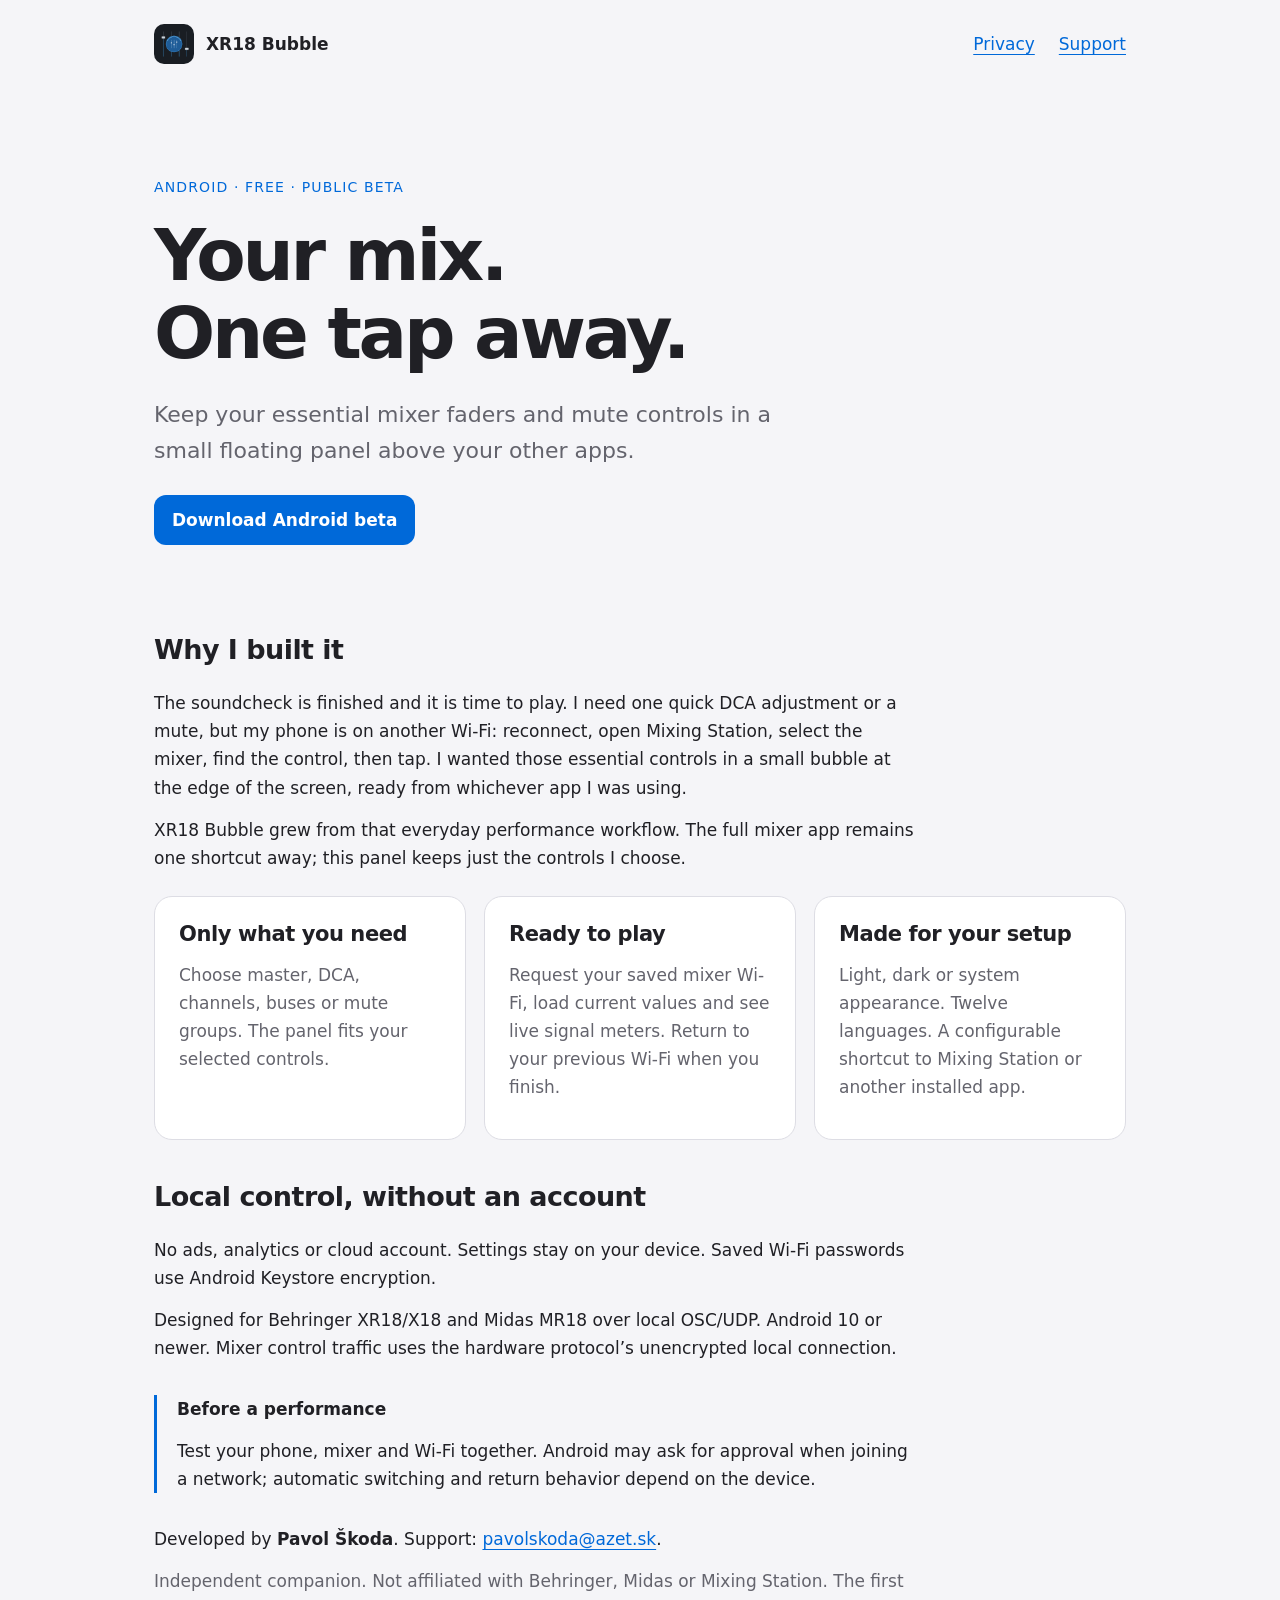
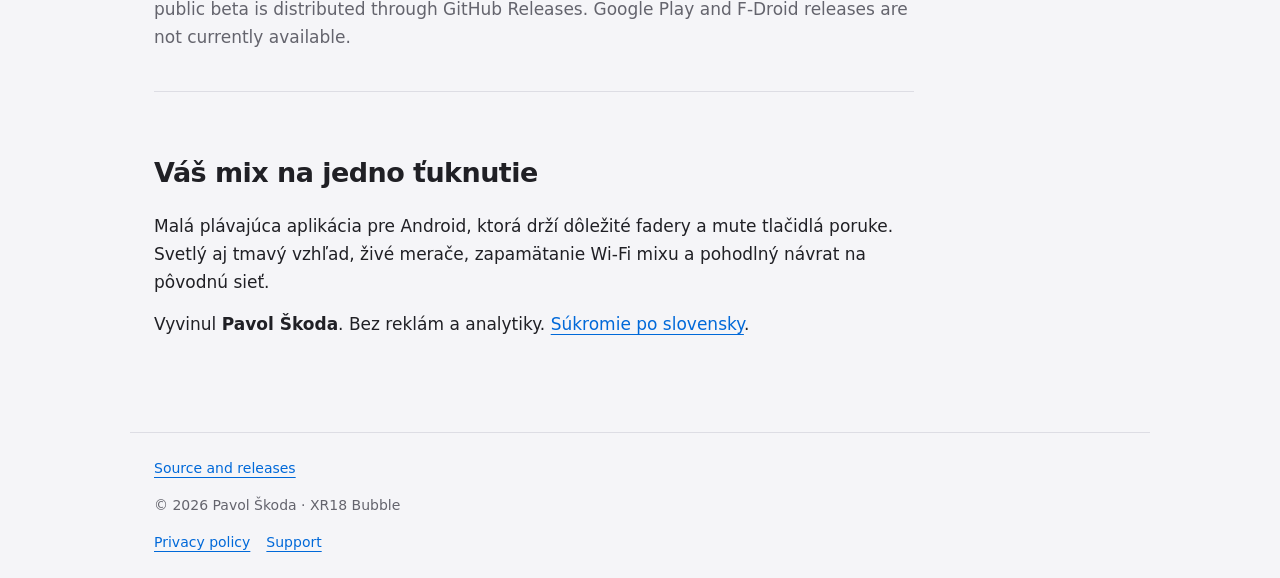
==== site/index.html @ c641f6ab "Prepare XR18 Bubble 0.4.0 public beta with origin story and documentation" ====
<!doctype html>
<html lang="en"><head><meta charset="utf-8"><meta name="viewport" content="width=device-width,initial-scale=1"><meta name="description" content="XR18 Bubble: floating mixer controls for Android. Developed by Pavol Škoda."><title>XR18 Bubble — Pavol Škoda</title><link rel="icon" href="icon.png"><link rel="stylesheet" href="styles.css"></head>
<body><header><a class="brand" href="index.html"><img src="icon.png" alt="">XR18 Bubble</a><nav><a href="privacy.html">Privacy</a><a href="mailto:pavolskoda@azet.sk">Support</a></nav></header>
<main><section class="hero"><div class="eyebrow">Android · Free · Public beta</div><h1>Your mix.<br>One tap away.</h1><p class="lead">Keep your essential mixer faders and mute controls in a small floating panel above your other apps.</p><a class="button" href="https://github.com/palkoskoda/xr18-bubble/releases/download/v0.4.0-beta/xr18-bubble-0.4.0.apk">Download Android beta</a></section>
<section class="prose"><h2>Why I built it</h2><p>The soundcheck is finished and it is time to play. I need one quick DCA adjustment or a mute, but my phone is on another Wi-Fi: reconnect, open Mixing Station, select the mixer, find the control, then tap. I wanted those essential controls in a small bubble at the edge of the screen, ready from whichever app I was using.</p><p>XR18 Bubble grew from that everyday performance workflow. The full mixer app remains one shortcut away; this panel keeps just the controls I choose.</p></section><section class="cards" aria-label="Features"><article class="card"><h2>Only what you need</h2><p>Choose master, DCA, channels, buses or mute groups. The panel fits your selected controls.</p></article><article class="card"><h2>Ready to play</h2><p>Request your saved mixer Wi-Fi, load current values and see live signal meters. Return to your previous Wi-Fi when you finish.</p></article><article class="card"><h2>Made for your setup</h2><p>Light, dark or system appearance. Twelve languages. A configurable shortcut to Mixing Station or another installed app.</p></article></section>
<section class="prose"><h2>Local control, without an account</h2><p>No ads, analytics or cloud account. Settings stay on your device. Saved Wi-Fi passwords use Android Keystore encryption.</p><p>Designed for Behringer XR18/X18 and Midas MR18 over local OSC/UDP. Android 10 or newer. Mixer control traffic uses the hardware protocol’s unencrypted local connection.</p><div class="note"><strong>Before a performance</strong><p>Test your phone, mixer and Wi-Fi together. Android may ask for approval when joining a network; automatic switching and return behavior depend on the device.</p></div><p>Developed by <strong>Pavol Škoda</strong>. Support: <a href="mailto:pavolskoda@azet.sk">pavolskoda@azet.sk</a>.</p><p class="muted">Independent companion. Not affiliated with Behringer, Midas or Mixing Station. The first public beta is distributed through GitHub Releases. Google Play and F-Droid releases are not currently available.</p>
<section class="language-note" lang="sk"><h2>Váš mix na jedno ťuknutie</h2><p>Malá plávajúca aplikácia pre Android, ktorá drží dôležité fadery a mute tlačidlá poruke. Svetlý aj tmavý vzhľad, živé merače, zapamätanie Wi-Fi mixu a pohodlný návrat na pôvodnú sieť.</p><p>Vyvinul <strong>Pavol Škoda</strong>. Bez reklám a analytiky. <a href="privacy.html#slovencina">Súkromie po slovensky</a>.</p></section></section></main>
<footer><a href="https://github.com/palkoskoda/xr18-bubble">Source and releases</a><p>© 2026 Pavol Škoda · XR18 Bubble</p><a href="privacy.html">Privacy policy</a><a href="mailto:pavolskoda@azet.sk">Support</a></footer></body></html>
---- site/styles.css ----
:root{color-scheme:light dark;--bg:#111113;--surface:#202023;--ink:#f4f4f6;--muted:#a7a7b2;--line:#38383e;--blue:#76b8ff}
*{box-sizing:border-box}body{margin:0;background:var(--bg);color:var(--ink);font:17px/1.65 system-ui,-apple-system,"Segoe UI",sans-serif}main,header,footer{max-width:1020px;margin:auto;padding:24px}header{display:flex;align-items:center;justify-content:space-between;gap:24px}a{color:var(--blue);text-underline-offset:4px}nav{display:flex;gap:24px}.brand{display:flex;align-items:center;gap:12px;color:var(--ink);text-decoration:none;font-weight:650}.brand img{width:40px;height:40px;border-radius:10px}.hero{padding:64px 0 48px;max-width:760px}.eyebrow{color:var(--blue);font-size:14px;letter-spacing:.08em;text-transform:uppercase}h1{font-size:clamp(40px,7vw,72px);line-height:1.08;letter-spacing:-.045em;margin:18px 0 24px}h2{font-size:27px;line-height:1.25;margin-top:40px;letter-spacing:-.02em}p{margin:14px 0}.lead{font-size:22px;color:var(--muted);max-width:650px}.button{display:inline-block;padding:11px 18px;border-radius:12px;background:var(--blue);color:#071725;font-weight:600;text-decoration:none;margin-top:12px}.cards{display:grid;grid-template-columns:repeat(3,1fr);gap:18px;margin:24px 0 40px}.card{background:var(--surface);border:1px solid var(--line);border-radius:18px;padding:24px}.card h2{font-size:21px;margin:0 0 10px}.card p,.muted{color:var(--muted)}.note{border-left:3px solid var(--blue);padding-left:20px;margin:32px 0}.prose{max-width:760px}.prose h1{font-size:44px}.prose li{margin:8px 0}footer{border-top:1px solid var(--line);color:var(--muted);font-size:14px;margin-top:56px}footer a{margin-right:16px}.language-note{border-top:1px solid var(--line);padding-top:24px;margin-top:40px}code{font-size:.9em;overflow-wrap:anywhere}img{max-width:100%}:focus-visible{outline:3px solid var(--blue);outline-offset:4px}
@media(prefers-color-scheme:light){:root{--bg:#f5f5f8;--surface:#fff;--ink:#202025;--muted:#64646d;--line:#dddde4;--blue:#0069d9}.button{color:white}}
@media(max-width:700px){header{align-items:flex-start}nav{gap:14px;font-size:14px}.hero{padding-top:30px}.cards{grid-template-columns:1fr}.lead{font-size:20px}main,header,footer{padding:20px}}
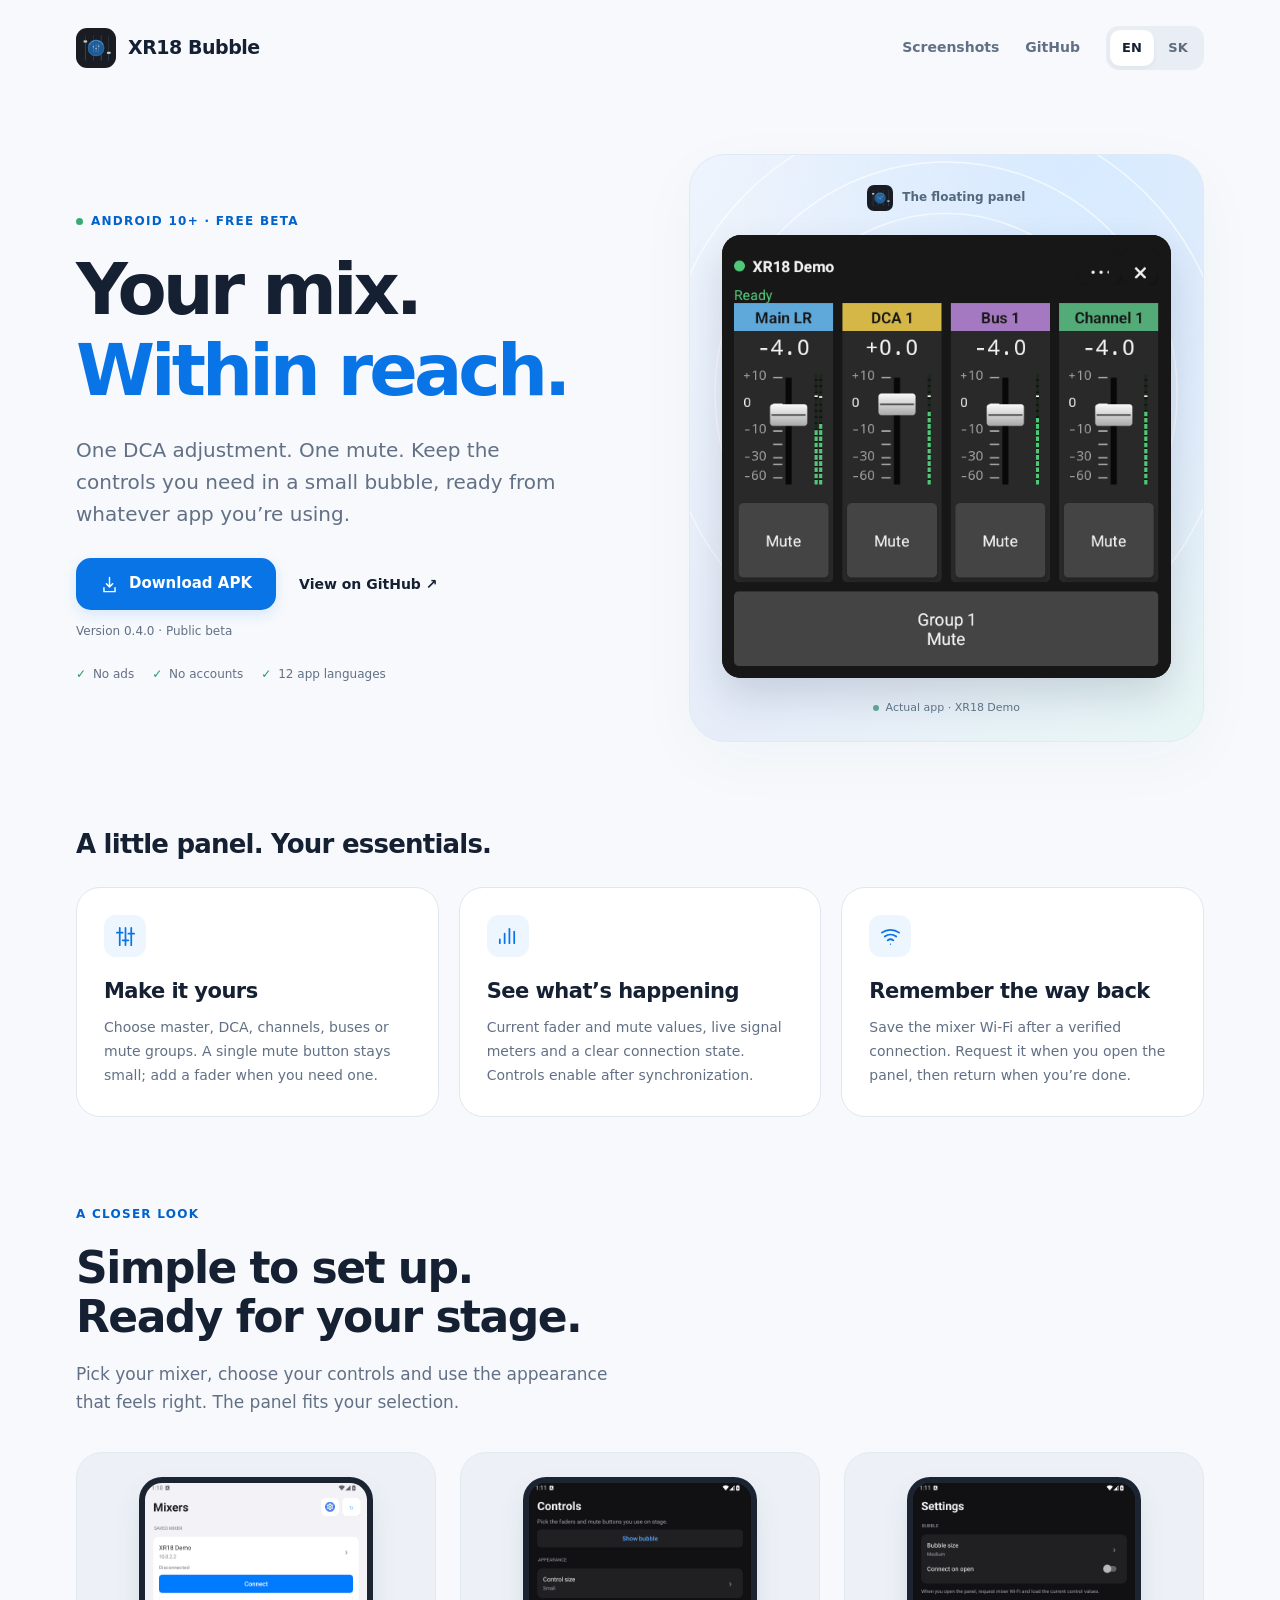
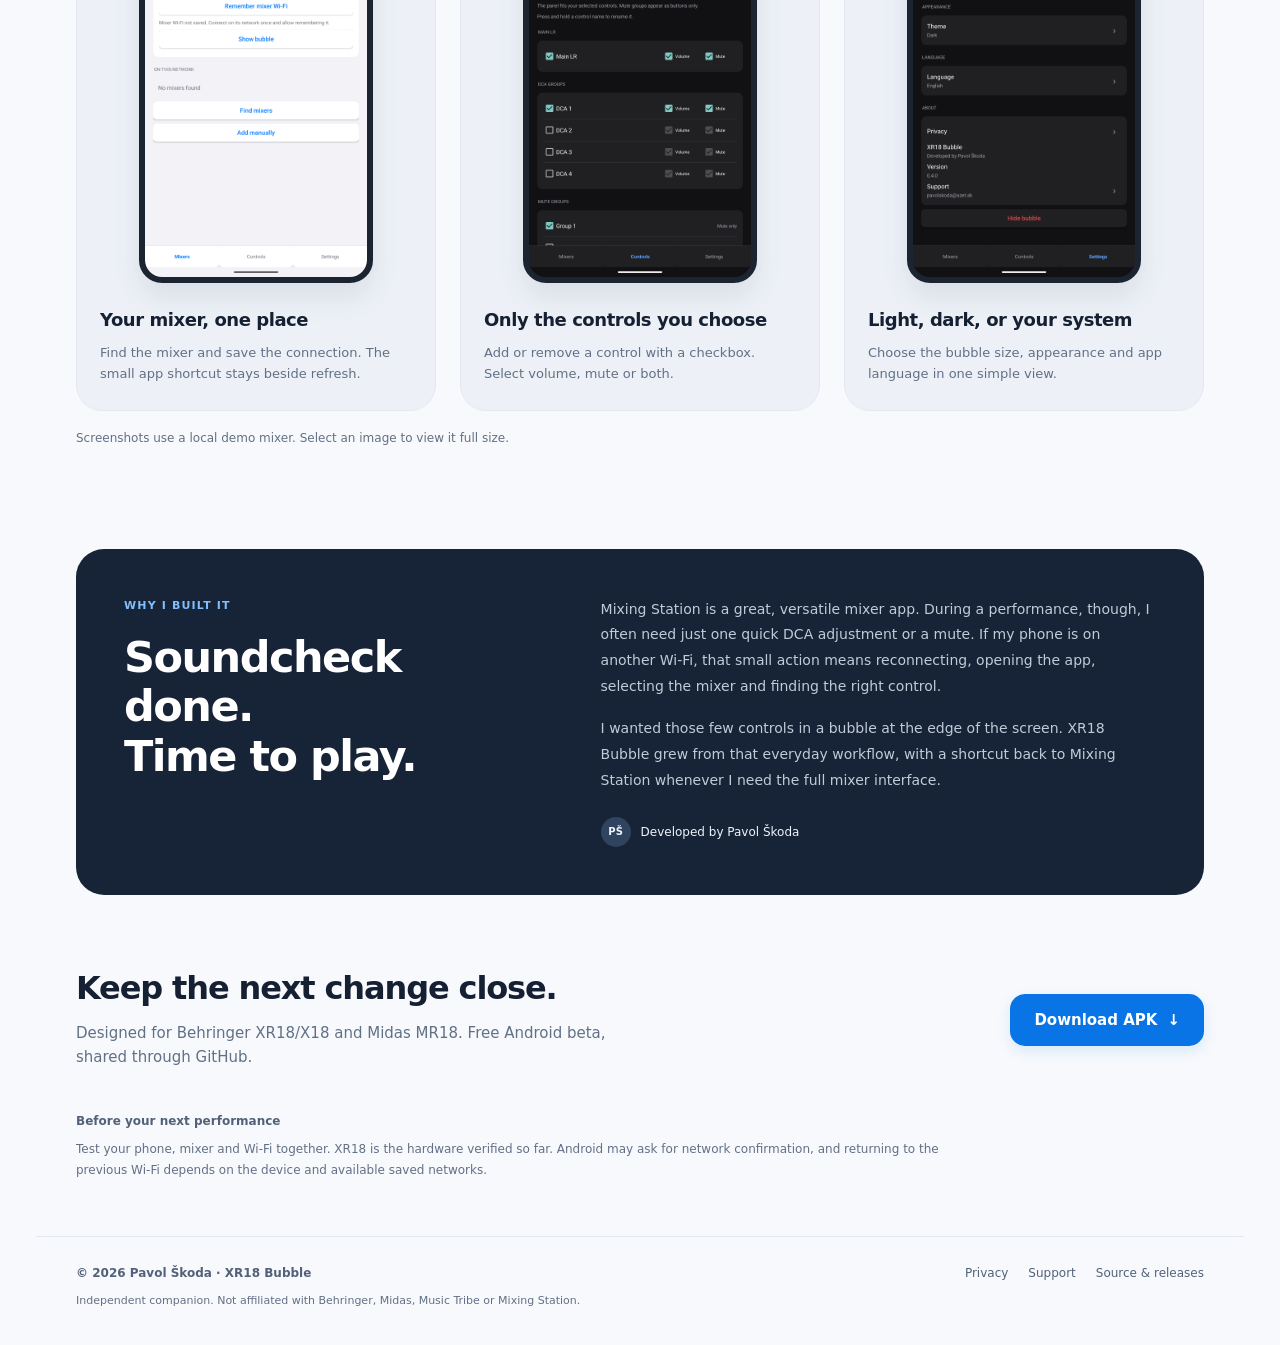
==== commit 983e3d41: "Redesign website with app visuals and complete English/Slovak pages" ====
--- a/site/index.html
+++ b/site/index.html
@@ -1,8 +1,71 @@
 <!doctype html>
-<html lang="en"><head><meta charset="utf-8"><meta name="viewport" content="width=device-width,initial-scale=1"><meta name="description" content="XR18 Bubble: floating mixer controls for Android. Developed by Pavol Škoda."><title>XR18 Bubble — Pavol Škoda</title><link rel="icon" href="icon.png"><link rel="stylesheet" href="styles.css"></head>
-<body><header><a class="brand" href="index.html"><img src="icon.png" alt="">XR18 Bubble</a><nav><a href="privacy.html">Privacy</a><a href="mailto:pavolskoda@azet.sk">Support</a></nav></header>
-<main><section class="hero"><div class="eyebrow">Android · Free · Public beta</div><h1>Your mix.<br>One tap away.</h1><p class="lead">Keep your essential mixer faders and mute controls in a small floating panel above your other apps.</p><a class="button" href="https://github.com/palkoskoda/xr18-bubble/releases/download/v0.4.0-beta/xr18-bubble-0.4.0.apk">Download Android beta</a></section>
-<section class="prose"><h2>Why I built it</h2><p>The soundcheck is finished and it is time to play. I need one quick DCA adjustment or a mute, but my phone is on another Wi-Fi: reconnect, open Mixing Station, select the mixer, find the control, then tap. I wanted those essential controls in a small bubble at the edge of the screen, ready from whichever app I was using.</p><p>XR18 Bubble grew from that everyday performance workflow. The full mixer app remains one shortcut away; this panel keeps just the controls I choose.</p></section><section class="cards" aria-label="Features"><article class="card"><h2>Only what you need</h2><p>Choose master, DCA, channels, buses or mute groups. The panel fits your selected controls.</p></article><article class="card"><h2>Ready to play</h2><p>Request your saved mixer Wi-Fi, load current values and see live signal meters. Return to your previous Wi-Fi when you finish.</p></article><article class="card"><h2>Made for your setup</h2><p>Light, dark or system appearance. Twelve languages. A configurable shortcut to Mixing Station or another installed app.</p></article></section>
-<section class="prose"><h2>Local control, without an account</h2><p>No ads, analytics or cloud account. Settings stay on your device. Saved Wi-Fi passwords use Android Keystore encryption.</p><p>Designed for Behringer XR18/X18 and Midas MR18 over local OSC/UDP. Android 10 or newer. Mixer control traffic uses the hardware protocol’s unencrypted local connection.</p><div class="note"><strong>Before a performance</strong><p>Test your phone, mixer and Wi-Fi together. Android may ask for approval when joining a network; automatic switching and return behavior depend on the device.</p></div><p>Developed by <strong>Pavol Škoda</strong>. Support: <a href="mailto:pavolskoda@azet.sk">pavolskoda@azet.sk</a>.</p><p class="muted">Independent companion. Not affiliated with Behringer, Midas or Mixing Station. The first public beta is distributed through GitHub Releases. Google Play and F-Droid releases are not currently available.</p>
-<section class="language-note" lang="sk"><h2>Váš mix na jedno ťuknutie</h2><p>Malá plávajúca aplikácia pre Android, ktorá drží dôležité fadery a mute tlačidlá poruke. Svetlý aj tmavý vzhľad, živé merače, zapamätanie Wi-Fi mixu a pohodlný návrat na pôvodnú sieť.</p><p>Vyvinul <strong>Pavol Škoda</strong>. Bez reklám a analytiky. <a href="privacy.html#slovencina">Súkromie po slovensky</a>.</p></section></section></main>
-<footer><a href="https://github.com/palkoskoda/xr18-bubble">Source and releases</a><p>© 2026 Pavol Škoda · XR18 Bubble</p><a href="privacy.html">Privacy policy</a><a href="mailto:pavolskoda@azet.sk">Support</a></footer></body></html>
+<html lang="en">
+<head>
+  <meta charset="utf-8">
+  <meta name="viewport" content="width=device-width,initial-scale=1">
+  <meta name="description" content="Your essential XR18 mixer controls in a small floating Android panel. Free beta, developed by Pavol Škoda.">
+  <meta name="theme-color" content="#f7f9fc">
+  <title>XR18 Bubble — Pavol Škoda</title>
+  <link rel="canonical" href="https://palkoskoda.github.io/xr18-bubble/">
+  <link rel="alternate" hreflang="en" href="https://palkoskoda.github.io/xr18-bubble/">
+  <link rel="alternate" hreflang="sk" href="https://palkoskoda.github.io/xr18-bubble/sk/">
+  <link rel="alternate" hreflang="x-default" href="https://palkoskoda.github.io/xr18-bubble/">
+  <meta property="og:title" content="XR18 Bubble — Pavol Škoda">
+  <meta property="og:description" content="Your essential XR18 mixer controls in a small floating Android panel. Free beta, developed by Pavol Škoda.">
+  <meta property="og:image" content="https://palkoskoda.github.io/xr18-bubble/assets/feature.png">
+  <meta property="og:type" content="website">
+  <link rel="icon" href="icon.png">
+  <link rel="stylesheet" href="styles.css?v=2">
+</head>
+<body>
+<a class="skip-link" href="#main-content">Skip to content</a>
+<header class="site-header shell">
+  <a class="brand" href="index.html"><img src="icon.png" alt="" width="40" height="40">XR18 Bubble</a>
+  <nav aria-label="Main navigation">
+    <a class="nav-secondary" href="#screenshots">Screenshots</a><a class="nav-secondary" href="https://github.com/palkoskoda/xr18-bubble">GitHub</a><div class="language-switch" aria-label="Website language"><a href="index.html" lang="en" hreflang="en" aria-current="page">EN</a><a href="sk/index.html" lang="sk" hreflang="sk">SK</a></div>
+  </nav>
+</header>
+<main id="main-content">
+  <section class="hero shell">
+    <div class="hero-copy">
+      <p class="eyebrow"><span class="status-dot" aria-hidden="true"></span>Android 10+ · Free beta</p>
+      <h1>Your mix.<br><span>Within reach.</span></h1>
+      <p class="lead">One DCA adjustment. One mute. Keep the controls you need in a small bubble, ready from whatever app you’re using.</p>
+      <div class="hero-actions"><a class="button" href="https://github.com/palkoskoda/xr18-bubble/releases/download/v0.4.0-beta/xr18-bubble-0.4.0.apk"><svg viewBox="0 0 24 24" aria-hidden="true"><path d="M12 3v12m-4-4 4 4 4-4M5 16v5h14v-5"/></svg>Download APK</a><a class="text-link" href="https://github.com/palkoskoda/xr18-bubble">View on GitHub <span aria-hidden="true">↗</span></a></div>
+      <p class="download-note">Version 0.4.0 · Public beta</p>
+      <ul class="trust-list"><li><span aria-hidden="true">✓</span> No ads</li><li><span aria-hidden="true">✓</span> No accounts</li><li><span aria-hidden="true">✓</span> 12 app languages</li></ul>
+    </div>
+    <figure class="hero-scene">
+      <svg class="scene-orbits" viewBox="0 0 600 600" aria-hidden="true"><circle cx="300" cy="300" r="275"/><circle cx="300" cy="300" r="225"/><circle cx="300" cy="300" r="175"/></svg>
+      <div class="scene-title"><img src="icon.png" width="26" height="26" alt="">The floating panel</div>
+      <a class="native-panel" href="assets/panel.png" aria-label="XR18 Bubble floating panel showing master, DCA, bus and channel faders, signal meters and a mute group."><img src="assets/panel.png" alt="XR18 Bubble floating panel showing master, DCA, bus and channel faders, signal meters and a mute group." width="1080" height="1920" fetchpriority="high"></a>
+      <figcaption><span class="demo-dot" aria-hidden="true"></span>Actual app · XR18 Demo</figcaption>
+    </figure>
+  </section>
+  <section class="features shell" aria-labelledby="features-title">
+    <h2 id="features-title">A little panel. Your essentials.</h2>
+    <div class="feature-grid"><article class="feature-card"><span class="feature-icon"><svg viewBox="0 0 24 24" aria-hidden="true"><path d="M6 3v18M18 3v18M12 3v18M3 8h6m0 8h6m0-7h6"/></svg></span><h3>Make it yours</h3><p>Choose master, DCA, channels, buses or mute groups. A single mute button stays small; add a fader when you need one.</p></article>
+<article class="feature-card"><span class="feature-icon"><svg viewBox="0 0 24 24" aria-hidden="true"><path d="M4 19v-4m5 4V9m5 10V4m5 15V7"/></svg></span><h3>See what’s happening</h3><p>Current fader and mute values, live signal meters and a clear connection state. Controls enable after synchronization.</p></article>
+<article class="feature-card"><span class="feature-icon"><svg viewBox="0 0 24 24" aria-hidden="true"><path d="M3 8a15 15 0 0 1 18 0M6 12a10 10 0 0 1 12 0m-9 4a5 5 0 0 1 6 0"/><circle cx="12" cy="20" r=".7" fill="currentColor" stroke="none"/></svg></span><h3>Remember the way back</h3><p>Save the mixer Wi-Fi after a verified connection. Request it when you open the panel, then return when you’re done.</p></article></div>
+  </section>
+  <section class="gallery-section shell" id="screenshots" aria-labelledby="gallery-title">
+    <div class="section-heading"><p class="eyebrow">A closer look</p><h2 id="gallery-title">Simple to set up.<br>Ready for your stage.</h2><p>Pick your mixer, choose your controls and use the appearance that feels right. The panel fits your selection.</p></div>
+    <div class="screenshot-grid"><figure class="screenshot-card"><a class="screen-link" href="assets/en/mixers.png" aria-label="Your mixer, one place"><img src="assets/en/mixers.png" alt="Your mixer, one place" width="1080" height="1920" loading="lazy" decoding="async"></a><figcaption><h3>Your mixer, one place</h3><p>Find the mixer and save the connection. The small app shortcut stays beside refresh.</p></figcaption></figure>
+<figure class="screenshot-card"><a class="screen-link" href="assets/en/controls.png" aria-label="Only the controls you choose"><img src="assets/en/controls.png" alt="Only the controls you choose" width="1080" height="1920" loading="lazy" decoding="async"></a><figcaption><h3>Only the controls you choose</h3><p>Add or remove a control with a checkbox. Select volume, mute or both.</p></figcaption></figure>
+<figure class="screenshot-card"><a class="screen-link" href="assets/en/settings.png" aria-label="Light, dark, or your system"><img src="assets/en/settings.png" alt="Light, dark, or your system" width="1080" height="1920" loading="lazy" decoding="async"></a><figcaption><h3>Light, dark, or your system</h3><p>Choose the bubble size, appearance and app language in one simple view.</p></figcaption></figure></div>
+    <p class="gallery-note">Screenshots use a local demo mixer. Select an image to view it full size.</p>
+  </section>
+  <section class="story-section shell" aria-labelledby="story-title">
+    <div class="story-card"><div><p class="eyebrow">Why I built it</p><h2 id="story-title">Soundcheck done.<br>Time to play.</h2></div><div class="story-copy"><p>Mixing Station is a great, versatile mixer app. During a performance, though, I often need just one quick DCA adjustment or a mute. If my phone is on another Wi-Fi, that small action means reconnecting, opening the app, selecting the mixer and finding the right control.</p><p>I wanted those few controls in a bubble at the edge of the screen. XR18 Bubble grew from that everyday workflow, with a shortcut back to Mixing Station whenever I need the full mixer interface.</p><p class="author"><span aria-hidden="true">PŠ</span>Developed by Pavol Škoda</p></div></div>
+  </section>
+  <section class="download-section shell" aria-labelledby="download-title">
+    <div><h2 id="download-title">Keep the next change close.</h2><p>Designed for Behringer XR18/X18 and Midas MR18. Free Android beta, shared through GitHub.</p></div><a class="button" href="https://github.com/palkoskoda/xr18-bubble/releases/download/v0.4.0-beta/xr18-bubble-0.4.0.apk">Download APK <span aria-hidden="true">↓</span></a>
+  </section>
+  <aside class="compatibility shell"><strong>Before your next performance</strong><p>Test your phone, mixer and Wi-Fi together. XR18 is the hardware verified so far. Android may ask for network confirmation, and returning to the previous Wi-Fi depends on the device and available saved networks.</p></aside>
+</main>
+<footer class="site-footer shell">
+  <div><p class="footer-author">© 2026 Pavol Škoda · XR18 Bubble</p><p class="independent">Independent companion. Not affiliated with Behringer, Midas, Music Tribe or Mixing Station.</p></div>
+  <nav aria-label="Footer"><a href="privacy.html">Privacy</a><a href="mailto:pavolskoda@azet.sk">Support</a><a href="https://github.com/palkoskoda/xr18-bubble">Source & releases</a></nav>
+</footer>
+</body>
+</html>
--- a/site/styles.css
+++ b/site/styles.css
@@ -1,4 +1,17 @@
-:root{color-scheme:light dark;--bg:#111113;--surface:#202023;--ink:#f4f4f6;--muted:#a7a7b2;--line:#38383e;--blue:#76b8ff}
-*{box-sizing:border-box}body{margin:0;background:var(--bg);color:var(--ink);font:17px/1.65 system-ui,-apple-system,"Segoe UI",sans-serif}main,header,footer{max-width:1020px;margin:auto;padding:24px}header{display:flex;align-items:center;justify-content:space-between;gap:24px}a{color:var(--blue);text-underline-offset:4px}nav{display:flex;gap:24px}.brand{display:flex;align-items:center;gap:12px;color:var(--ink);text-decoration:none;font-weight:650}.brand img{width:40px;height:40px;border-radius:10px}.hero{padding:64px 0 48px;max-width:760px}.eyebrow{color:var(--blue);font-size:14px;letter-spacing:.08em;text-transform:uppercase}h1{font-size:clamp(40px,7vw,72px);line-height:1.08;letter-spacing:-.045em;margin:18px 0 24px}h2{font-size:27px;line-height:1.25;margin-top:40px;letter-spacing:-.02em}p{margin:14px 0}.lead{font-size:22px;color:var(--muted);max-width:650px}.button{display:inline-block;padding:11px 18px;border-radius:12px;background:var(--blue);color:#071725;font-weight:600;text-decoration:none;margin-top:12px}.cards{display:grid;grid-template-columns:repeat(3,1fr);gap:18px;margin:24px 0 40px}.card{background:var(--surface);border:1px solid var(--line);border-radius:18px;padding:24px}.card h2{font-size:21px;margin:0 0 10px}.card p,.muted{color:var(--muted)}.note{border-left:3px solid var(--blue);padding-left:20px;margin:32px 0}.prose{max-width:760px}.prose h1{font-size:44px}.prose li{margin:8px 0}footer{border-top:1px solid var(--line);color:var(--muted);font-size:14px;margin-top:56px}footer a{margin-right:16px}.language-note{border-top:1px solid var(--line);padding-top:24px;margin-top:40px}code{font-size:.9em;overflow-wrap:anywhere}img{max-width:100%}:focus-visible{outline:3px solid var(--blue);outline-offset:4px}
-@media(prefers-color-scheme:light){:root{--bg:#f5f5f8;--surface:#fff;--ink:#202025;--muted:#64646d;--line:#dddde4;--blue:#0069d9}.button{color:white}}
-@media(max-width:700px){header{align-items:flex-start}nav{gap:14px;font-size:14px}.hero{padding-top:30px}.cards{grid-template-columns:1fr}.lead{font-size:20px}main,header,footer{padding:20px}}
+:root{color-scheme:light;--page:#f7f9fc;--surface:#fff;--ink:#152033;--muted:#627086;--line:#e1e7ef;--blue:#0874e6;--blue-dark:#0062ca;--radius:24px;font-family:system-ui,-apple-system,BlinkMacSystemFont,"Segoe UI",sans-serif}
+*{box-sizing:border-box}html{scroll-behavior:smooth;scroll-padding-top:24px}body{margin:0;background:var(--page);color:var(--ink);font-size:16px;line-height:1.65;-webkit-font-smoothing:antialiased}a{color:var(--blue-dark);text-underline-offset:4px}img{display:block;max-width:100%;height:auto}svg{display:block}p{margin:0 0 16px}h1,h2,h3{line-height:1.12;letter-spacing:-.035em;margin:0;font-weight:720}h2{font-size:clamp(30px,3.5vw,44px)}h3{font-size:21px;letter-spacing:-.025em}.shell{max-width:1208px;margin-inline:auto;padding-inline:40px}.skip-link{position:absolute;left:16px;top:-100px;z-index:10;background:var(--ink);color:white;padding:10px 18px;border-radius:12px}.skip-link:focus{top:12px}:focus-visible{outline:3px solid var(--blue);outline-offset:5px}
+.site-header{display:flex;align-items:center;justify-content:space-between;gap:24px;padding-block:26px}.brand{display:flex;align-items:center;gap:12px;font-weight:730;letter-spacing:-.025em;text-decoration:none;color:var(--ink);font-size:19px;white-space:nowrap}.brand img{width:40px;height:40px;border-radius:11px}.site-header nav{display:flex;align-items:center;gap:26px;font-size:14px;font-weight:600}.site-header nav>a{color:var(--muted);text-decoration:none}.site-header nav>a:hover{color:var(--ink)}.language-switch{display:flex;padding:4px;background:#e9eef5;border-radius:13px;gap:2px}.language-switch a{display:flex;align-items:center;justify-content:center;width:44px;min-height:36px;border-radius:10px;text-decoration:none;color:#5e6b7d;font-size:13px;font-weight:700}.language-switch a[aria-current=page]{background:white;color:var(--ink);box-shadow:0 2px 5px #1830550c}
+.hero{display:grid;grid-template-columns:1.08fr 1fr;gap:56px;align-items:center;padding-top:58px;padding-bottom:88px}.eyebrow{font-size:12px;letter-spacing:.105em;text-transform:uppercase;font-weight:730;color:var(--blue-dark);display:flex;align-items:center;gap:8px;margin-bottom:18px}.status-dot,.demo-dot{display:inline-block;width:7px;height:7px;border-radius:50%;background:#39aa73;flex-shrink:0}h1{font-size:clamp(46px,5.6vw,76px);letter-spacing:-.055em;margin-bottom:24px}h1 span{color:var(--blue)}.lead{font-size:20px;line-height:1.6;color:var(--muted);max-width:480px;margin-bottom:28px}.hero-actions{display:flex;gap:23px;align-items:center;flex-wrap:wrap}.button{display:inline-flex;align-items:center;justify-content:center;gap:10px;min-height:52px;padding:14px 23px;background:var(--blue);border:1px solid transparent;border-radius:15px;color:#fff;text-decoration:none;font-weight:680;font-size:15px;line-height:1.3;box-shadow:0 5px 14px #0879ee20;transition:background .18s,transform .18s}.button:hover{background:var(--blue-dark);transform:translateY(-1px)}.button svg{width:19px;height:19px;fill:none;stroke:currentColor;stroke-width:1.8;stroke-linecap:round;stroke-linejoin:round}.text-link{font-weight:630;font-size:14px;color:var(--ink);text-decoration:none}.text-link:hover{text-decoration:underline}.download-note{font-size:12px;color:var(--muted);margin-top:12px;margin-bottom:23px}.trust-list{display:flex;gap:18px;flex-wrap:wrap;list-style:none;padding:0;margin:0;font-size:12px;color:var(--muted)}.trust-list span{color:#2a9669;margin-right:3px}
+.hero-scene{position:relative;isolation:isolate;margin:0;padding:30px 32px 24px;border-radius:36px;background:radial-gradient(ellipse at 75% 0%,#d7eaff 0%,transparent 65%),linear-gradient(140deg,#eef4fd,#e6edf9 60%,#e8f6f5);border:1px solid #e1e9f5;box-shadow:0 18px 65px #1e4c7c09;overflow:hidden}.scene-orbits{position:absolute;width:120%;max-width:none;height:auto;inset:-12% auto auto -10%;fill:none;stroke:#fff;stroke-width:1.4;opacity:.66;z-index:-1}.scene-title{display:flex;align-items:center;justify-content:center;gap:9px;color:#53677d;font-size:12px;font-weight:650;margin-bottom:24px}.scene-title img{border-radius:7px;width:26px;height:26px}.native-panel{display:block;position:relative;overflow:hidden;aspect-ratio:580/572;border-radius:19px;background:#171717;box-shadow:0 18px 38px #15284226;isolation:isolate}.native-panel img{position:absolute;width:186.206897%;max-width:none;height:auto;left:-83.448276%;top:-122.027972%;margin:0}.hero-scene figcaption{display:flex;align-items:center;justify-content:center;gap:7px;margin-top:21px;font-size:11px;color:#62758b}.demo-dot{width:6px;height:6px;background:#63a899}
+.features{padding-bottom:88px}.features>h2{font-size:26px;margin-bottom:28px;letter-spacing:-.03em}.feature-grid{display:grid;grid-template-columns:repeat(3,1fr);gap:20px}.feature-card{padding:27px 27px 29px;border-radius:var(--radius);border:1px solid var(--line);background:var(--surface)}.feature-icon{display:flex;align-items:center;justify-content:center;width:42px;height:42px;background:#edf5ff;border-radius:12px;color:var(--blue);margin-bottom:23px}.feature-icon svg{width:23px;height:23px;fill:none;stroke:currentColor;stroke-width:1.8;stroke-linecap:round;stroke-linejoin:round}.feature-card h3{margin-bottom:12px}.feature-card p{font-size:14px;color:var(--muted);line-height:1.7;margin:0}
+.gallery-section{padding-bottom:84px;scroll-margin-top:25px}.section-heading{max-width:600px;margin-bottom:36px}.section-heading h2{margin-bottom:18px}.section-heading>p:last-child{max-width:540px;color:var(--muted);font-size:17px}.screenshot-grid{display:grid;grid-template-columns:repeat(3,1fr);gap:24px}.screenshot-card{margin:0;padding:24px 23px 25px;background:#edf1f7;border:1px solid #e4e9f1;border-radius:26px}.screen-link{display:block;max-width:234px;margin-inline:auto;border-radius:23px;overflow:hidden;background:#111113;border:6px solid #1d2431;box-shadow:0 15px 28px #263d5b18;transition:transform .2s}.screen-link:hover{transform:translateY(-4px)}.screen-link img{width:100%;height:auto}.screenshot-card figcaption{padding-top:26px}.screenshot-card h3{font-size:18px;line-height:1.25;margin-bottom:10px;letter-spacing:-.025em}.screenshot-card p{font-size:13px;line-height:1.65;color:var(--muted);margin:0}.gallery-note{margin-top:18px;font-size:12px;color:var(--muted)}
+.story-section{padding-bottom:76px}.story-card{display:grid;grid-template-columns:.9fr 1.2fr;gap:60px;background:#172336;color:#fff;padding:48px;border-radius:28px;position:relative;overflow:hidden}.story-card .eyebrow{color:#82bdff;font-size:11px}.story-card h2{font-size:clamp(30px,3.4vw,43px);line-height:1.15}.story-copy p{font-size:14px;line-height:1.85;color:#c1cbd8}.story-copy .author{display:flex;align-items:center;gap:10px;font-size:12px;color:#edf3fc;margin-top:23px;margin-bottom:0}.author span{display:flex;align-items:center;justify-content:center;width:30px;height:30px;background:#30445f;border-radius:50%;font-size:10px;font-weight:700}
+.download-section{display:flex;align-items:center;justify-content:space-between;gap:28px;padding-bottom:42px}.download-section h2{font-size:32px;margin-bottom:14px}.download-section p{font-size:15px;color:var(--muted);max-width:580px;margin:0}.download-section .button{flex-shrink:0}.compatibility{padding-bottom:55px;font-size:12px;color:var(--muted);max-width:1208px}.compatibility strong{font-weight:650;color:#526179}.compatibility p{max-width:900px;line-height:1.75;margin-top:7px;margin-bottom:0}
+.site-footer{display:flex;align-items:flex-start;justify-content:space-between;gap:36px;border-top:1px solid var(--line);padding-top:27px;padding-bottom:35px;font-size:12px;color:var(--muted)}.footer-author{font-weight:600;color:#526179;margin-bottom:8px}.independent{font-size:11px;max-width:530px;line-height:1.7;margin:0}.site-footer nav{display:flex;gap:20px;flex-wrap:wrap;justify-content:flex-end;flex-shrink:0}.site-footer a{color:#526179;text-decoration:none}.site-footer a:hover{text-decoration:underline}
+.legal{max-width:850px;padding-block:55px 65px}.legal h1{font-size:clamp(36px,5vw,56px);margin-bottom:18px}.legal-meta{color:var(--muted);font-size:14px;margin-bottom:28px}.legal>p{color:var(--muted)}.legal section{margin-top:34px}.legal h2{font-size:24px;margin-bottom:14px;letter-spacing:-.025em}.legal p,.legal li{font-size:15px;line-height:1.85}.legal ul{padding-left:22px}.legal-page .site-footer{margin-top:0}
+@media(min-width:1500px){.hero{gap:80px}.hero-scene{padding-inline:36px}}
+@media(max-width:960px){.shell{padding-inline:28px}.hero{gap:30px;padding-top:42px;padding-bottom:64px}.hero h1{font-size:57px}.lead{font-size:18px}.hero-scene{padding:24px 22px 20px;border-radius:28px}.hero-actions{gap:16px}.feature-card{padding:24px 22px}.story-card{gap:34px;padding:36px}.screenshot-grid{gap:16px}.screenshot-card{padding:18px 16px 22px}.site-footer{gap:25px}.site-footer nav{gap:15px;max-width:250px}.features{padding-bottom:65px}}
+@media(max-width:740px){.site-header{padding-block:20px}.site-header nav{gap:16px}.hero{grid-template-columns:1fr;gap:35px;padding-top:32px;padding-bottom:55px}.hero-copy{max-width:570px}.hero h1{font-size:clamp(46px,9vw,65px);margin-bottom:20px}.lead{font-size:19px;max-width:540px}.hero-scene{width:min(100%,460px);justify-self:center;padding:24px 28px 20px}.trust-list{gap:17px}.feature-grid{grid-template-columns:1fr;gap:13px}.feature-card{display:grid;grid-template-columns:42px 1fr;column-gap:18px;padding:23px}.feature-icon{grid-row:1/3;margin:0}.feature-card h3{font-size:19px;margin-bottom:8px}.feature-card p{grid-column:2;font-size:14px}.features>h2{font-size:25px;margin-bottom:22px}.gallery-section{padding-bottom:55px}.screenshot-grid{grid-template-columns:1fr}.screenshot-card{display:grid;grid-template-columns:minmax(0,185px) 1fr;align-items:center;gap:27px;padding:25px}.screen-link{width:100%;border-width:5px;border-radius:20px}.screenshot-card figcaption{padding:0}.screenshot-card h3{font-size:21px}.screenshot-card p{font-size:14px}.story-card{grid-template-columns:1fr;gap:27px;padding:32px}.story-section{padding-bottom:54px}.download-section{align-items:flex-start;flex-direction:column;padding-bottom:35px}.download-section h2{font-size:30px}.site-footer{flex-direction:column;gap:20px}.site-footer nav{max-width:none;justify-content:flex-start}.legal{padding-top:35px}.legal-page .site-header nav{gap:10px;flex-wrap:wrap;justify-content:flex-end}.legal-page .site-header nav>a{font-size:12px}}
+@media(max-width:480px){.shell{padding-inline:20px}.site-header{gap:12px}.brand{font-size:17px;gap:9px}.brand img{width:34px;height:34px;border-radius:9px}.site-header nav{gap:0}.nav-secondary{display:none}.language-switch a{width:38px;min-height:34px}.hero{padding-top:27px}.hero h1{font-size:50px}.eyebrow{font-size:11px}.lead{font-size:18px}.hero-actions{gap:15px}.button{padding-inline:18px;font-size:14px}.text-link{font-size:13px}.hero-scene{padding:22px 19px 18px;border-radius:27px}.scene-title{margin-bottom:19px}.hero-scene figcaption{font-size:10px;margin-top:18px}.native-panel{border-radius:14px}.trust-list{gap:13px;font-size:11px}.feature-card{grid-template-columns:34px 1fr;gap:7px 14px;padding:21px 18px}.feature-icon{width:34px;height:34px;border-radius:10px}.feature-icon svg{width:20px;height:20px}.feature-card h3{font-size:19px;margin-bottom:1px}.section-heading h2{font-size:32px}.section-heading>p:last-child{font-size:16px}.screenshot-card{grid-template-columns:minmax(0,136px) 1fr;gap:18px;padding:20px 16px}.screenshot-card h3{font-size:18px}.screenshot-card p{font-size:12px;line-height:1.65}.screen-link{border-width:4px;border-radius:15px}.story-card{padding:27px 23px;border-radius:24px}.story-card h2{font-size:34px}.story-copy p{font-size:14px}.legal-page .site-header{flex-wrap:wrap}.legal-page .site-header nav{width:100%;justify-content:space-between;gap:16px}.legal h1{font-size:36px}.legal h2{font-size:22px}.legal p,.legal li{font-size:14px}}
+@media(max-width:350px){.shell{padding-inline:16px}.brand{font-size:16px}.hero h1{font-size:44px}.hero-actions{align-items:flex-start;flex-direction:column;gap:17px}.screenshot-card{grid-template-columns:1fr}.screen-link{max-width:210px}.screenshot-card figcaption{text-align:center}.screenshot-card h3{font-size:20px}.screenshot-card p{font-size:14px}.trust-list{gap:10px}.language-switch a{width:34px}}
+@media(prefers-reduced-motion:reduce){html{scroll-behavior:auto}*,*:before,*:after{transition:none!important}}
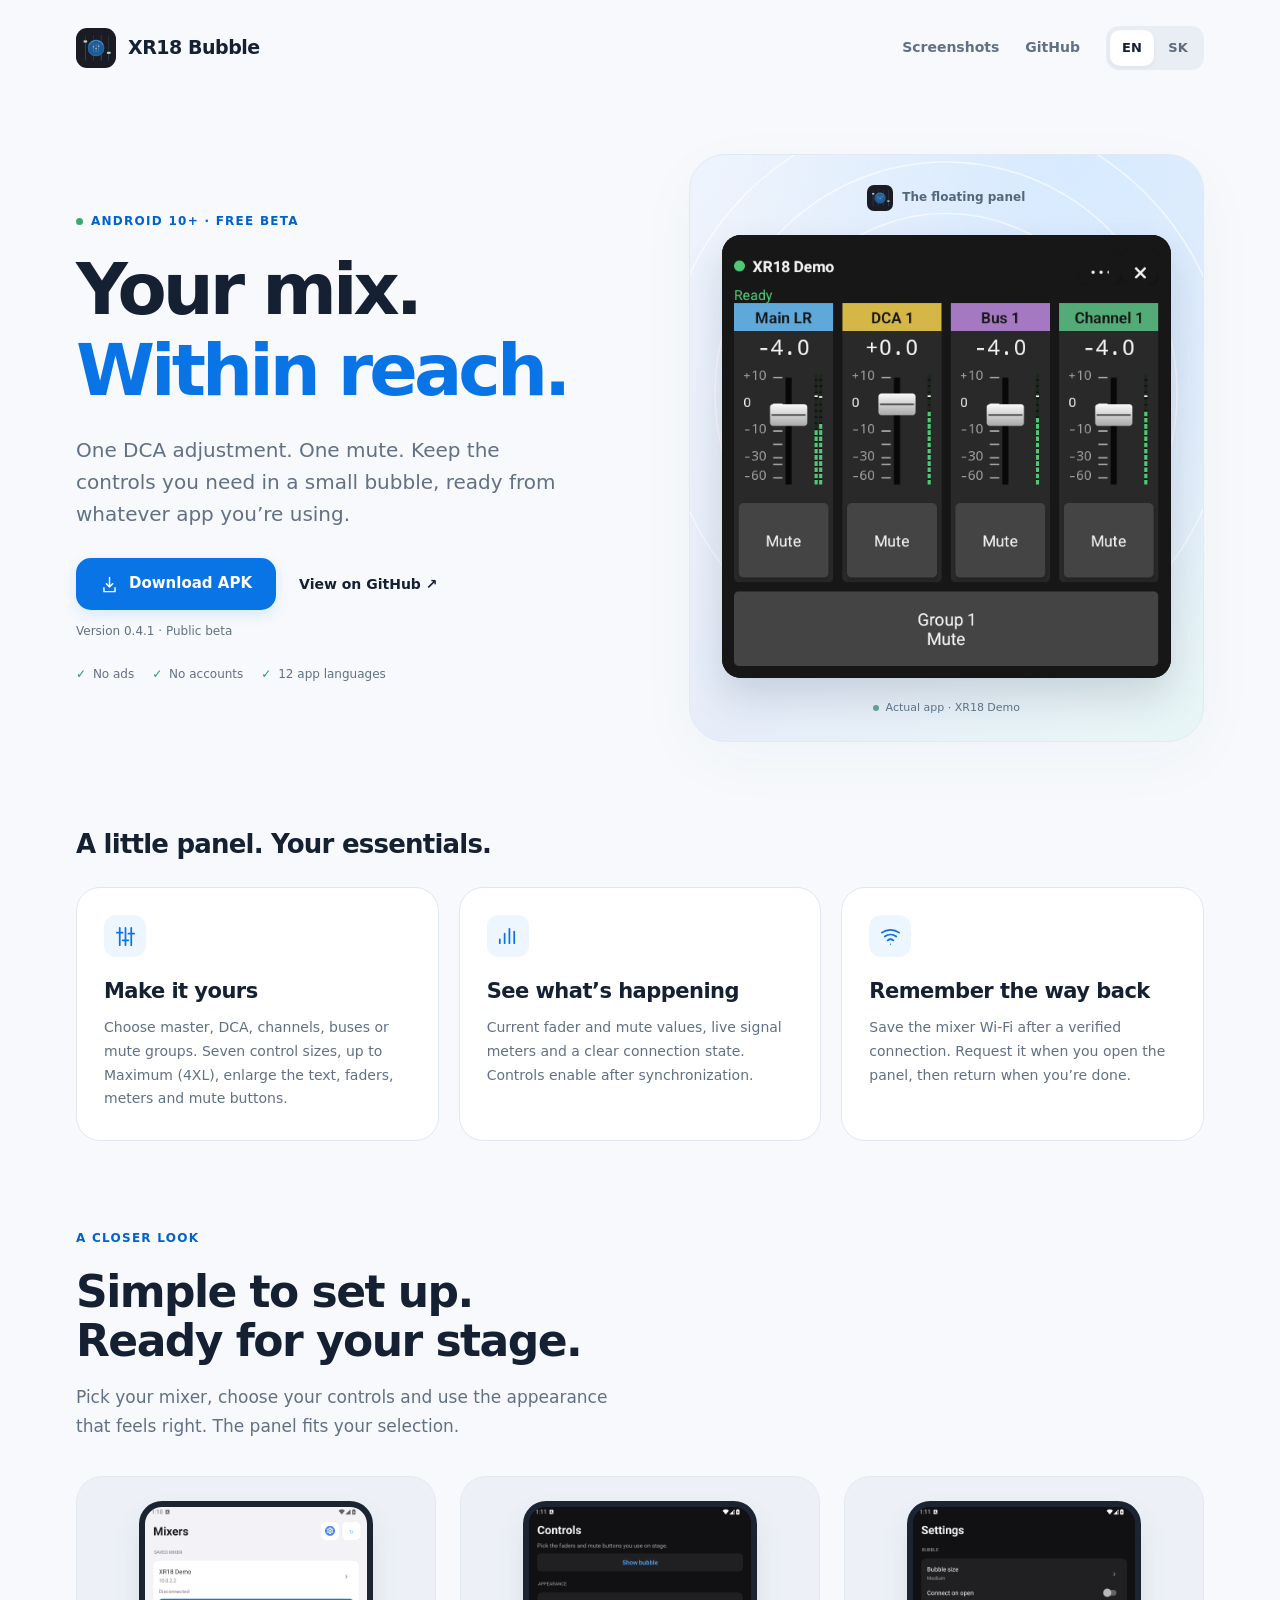
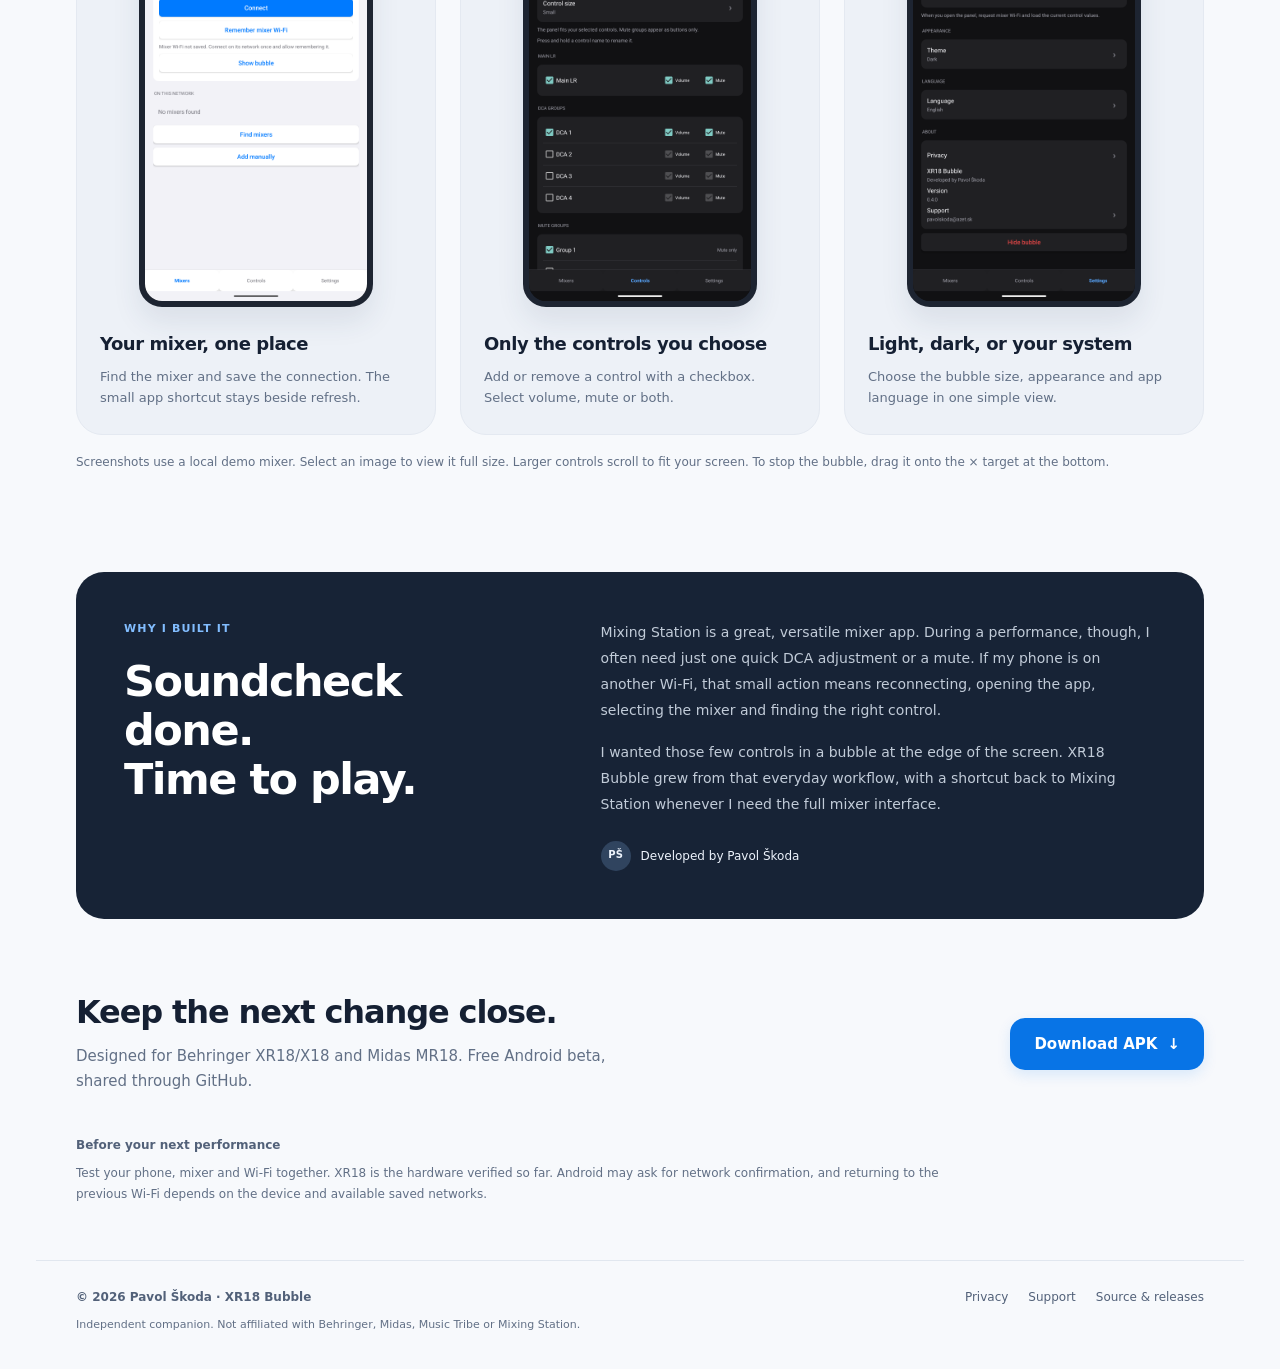
==== commit 8ea36fe1: "Add extra-large controls and drag bubble to stop" ====
--- a/site/index.html
+++ b/site/index.html
@@ -31,8 +31,8 @@
       <p class="eyebrow"><span class="status-dot" aria-hidden="true"></span>Android 10+ · Free beta</p>
       <h1>Your mix.<br><span>Within reach.</span></h1>
       <p class="lead">One DCA adjustment. One mute. Keep the controls you need in a small bubble, ready from whatever app you’re using.</p>
-      <div class="hero-actions"><a class="button" href="https://github.com/palkoskoda/xr18-bubble/releases/download/v0.4.0-beta/xr18-bubble-0.4.0.apk"><svg viewBox="0 0 24 24" aria-hidden="true"><path d="M12 3v12m-4-4 4 4 4-4M5 16v5h14v-5"/></svg>Download APK</a><a class="text-link" href="https://github.com/palkoskoda/xr18-bubble">View on GitHub <span aria-hidden="true">↗</span></a></div>
-      <p class="download-note">Version 0.4.0 · Public beta</p>
+      <div class="hero-actions"><a class="button" href="https://github.com/palkoskoda/xr18-bubble/releases/download/v0.4.1-beta/xr18-bubble-0.4.1.apk"><svg viewBox="0 0 24 24" aria-hidden="true"><path d="M12 3v12m-4-4 4 4 4-4M5 16v5h14v-5"/></svg>Download APK</a><a class="text-link" href="https://github.com/palkoskoda/xr18-bubble">View on GitHub <span aria-hidden="true">↗</span></a></div>
+      <p class="download-note">Version 0.4.1 · Public beta</p>
       <ul class="trust-list"><li><span aria-hidden="true">✓</span> No ads</li><li><span aria-hidden="true">✓</span> No accounts</li><li><span aria-hidden="true">✓</span> 12 app languages</li></ul>
     </div>
     <figure class="hero-scene">
@@ -44,7 +44,7 @@
   </section>
   <section class="features shell" aria-labelledby="features-title">
     <h2 id="features-title">A little panel. Your essentials.</h2>
-    <div class="feature-grid"><article class="feature-card"><span class="feature-icon"><svg viewBox="0 0 24 24" aria-hidden="true"><path d="M6 3v18M18 3v18M12 3v18M3 8h6m0 8h6m0-7h6"/></svg></span><h3>Make it yours</h3><p>Choose master, DCA, channels, buses or mute groups. A single mute button stays small; add a fader when you need one.</p></article>
+    <div class="feature-grid"><article class="feature-card"><span class="feature-icon"><svg viewBox="0 0 24 24" aria-hidden="true"><path d="M6 3v18M18 3v18M12 3v18M3 8h6m0 8h6m0-7h6"/></svg></span><h3>Make it yours</h3><p>Choose master, DCA, channels, buses or mute groups. Seven control sizes, up to Maximum (4XL), enlarge the text, faders, meters and mute buttons.</p></article>
 <article class="feature-card"><span class="feature-icon"><svg viewBox="0 0 24 24" aria-hidden="true"><path d="M4 19v-4m5 4V9m5 10V4m5 15V7"/></svg></span><h3>See what’s happening</h3><p>Current fader and mute values, live signal meters and a clear connection state. Controls enable after synchronization.</p></article>
 <article class="feature-card"><span class="feature-icon"><svg viewBox="0 0 24 24" aria-hidden="true"><path d="M3 8a15 15 0 0 1 18 0M6 12a10 10 0 0 1 12 0m-9 4a5 5 0 0 1 6 0"/><circle cx="12" cy="20" r=".7" fill="currentColor" stroke="none"/></svg></span><h3>Remember the way back</h3><p>Save the mixer Wi-Fi after a verified connection. Request it when you open the panel, then return when you’re done.</p></article></div>
   </section>
@@ -53,13 +53,13 @@
     <div class="screenshot-grid"><figure class="screenshot-card"><a class="screen-link" href="assets/en/mixers.png" aria-label="Your mixer, one place"><img src="assets/en/mixers.png" alt="Your mixer, one place" width="1080" height="1920" loading="lazy" decoding="async"></a><figcaption><h3>Your mixer, one place</h3><p>Find the mixer and save the connection. The small app shortcut stays beside refresh.</p></figcaption></figure>
 <figure class="screenshot-card"><a class="screen-link" href="assets/en/controls.png" aria-label="Only the controls you choose"><img src="assets/en/controls.png" alt="Only the controls you choose" width="1080" height="1920" loading="lazy" decoding="async"></a><figcaption><h3>Only the controls you choose</h3><p>Add or remove a control with a checkbox. Select volume, mute or both.</p></figcaption></figure>
 <figure class="screenshot-card"><a class="screen-link" href="assets/en/settings.png" aria-label="Light, dark, or your system"><img src="assets/en/settings.png" alt="Light, dark, or your system" width="1080" height="1920" loading="lazy" decoding="async"></a><figcaption><h3>Light, dark, or your system</h3><p>Choose the bubble size, appearance and app language in one simple view.</p></figcaption></figure></div>
-    <p class="gallery-note">Screenshots use a local demo mixer. Select an image to view it full size.</p>
+    <p class="gallery-note">Screenshots use a local demo mixer. Select an image to view it full size. Larger controls scroll to fit your screen. To stop the bubble, drag it onto the × target at the bottom.</p>
   </section>
   <section class="story-section shell" aria-labelledby="story-title">
     <div class="story-card"><div><p class="eyebrow">Why I built it</p><h2 id="story-title">Soundcheck done.<br>Time to play.</h2></div><div class="story-copy"><p>Mixing Station is a great, versatile mixer app. During a performance, though, I often need just one quick DCA adjustment or a mute. If my phone is on another Wi-Fi, that small action means reconnecting, opening the app, selecting the mixer and finding the right control.</p><p>I wanted those few controls in a bubble at the edge of the screen. XR18 Bubble grew from that everyday workflow, with a shortcut back to Mixing Station whenever I need the full mixer interface.</p><p class="author"><span aria-hidden="true">PŠ</span>Developed by Pavol Škoda</p></div></div>
   </section>
   <section class="download-section shell" aria-labelledby="download-title">
-    <div><h2 id="download-title">Keep the next change close.</h2><p>Designed for Behringer XR18/X18 and Midas MR18. Free Android beta, shared through GitHub.</p></div><a class="button" href="https://github.com/palkoskoda/xr18-bubble/releases/download/v0.4.0-beta/xr18-bubble-0.4.0.apk">Download APK <span aria-hidden="true">↓</span></a>
+    <div><h2 id="download-title">Keep the next change close.</h2><p>Designed for Behringer XR18/X18 and Midas MR18. Free Android beta, shared through GitHub.</p></div><a class="button" href="https://github.com/palkoskoda/xr18-bubble/releases/download/v0.4.1-beta/xr18-bubble-0.4.1.apk">Download APK <span aria-hidden="true">↓</span></a>
   </section>
   <aside class="compatibility shell"><strong>Before your next performance</strong><p>Test your phone, mixer and Wi-Fi together. XR18 is the hardware verified so far. Android may ask for network confirmation, and returning to the previous Wi-Fi depends on the device and available saved networks.</p></aside>
 </main>
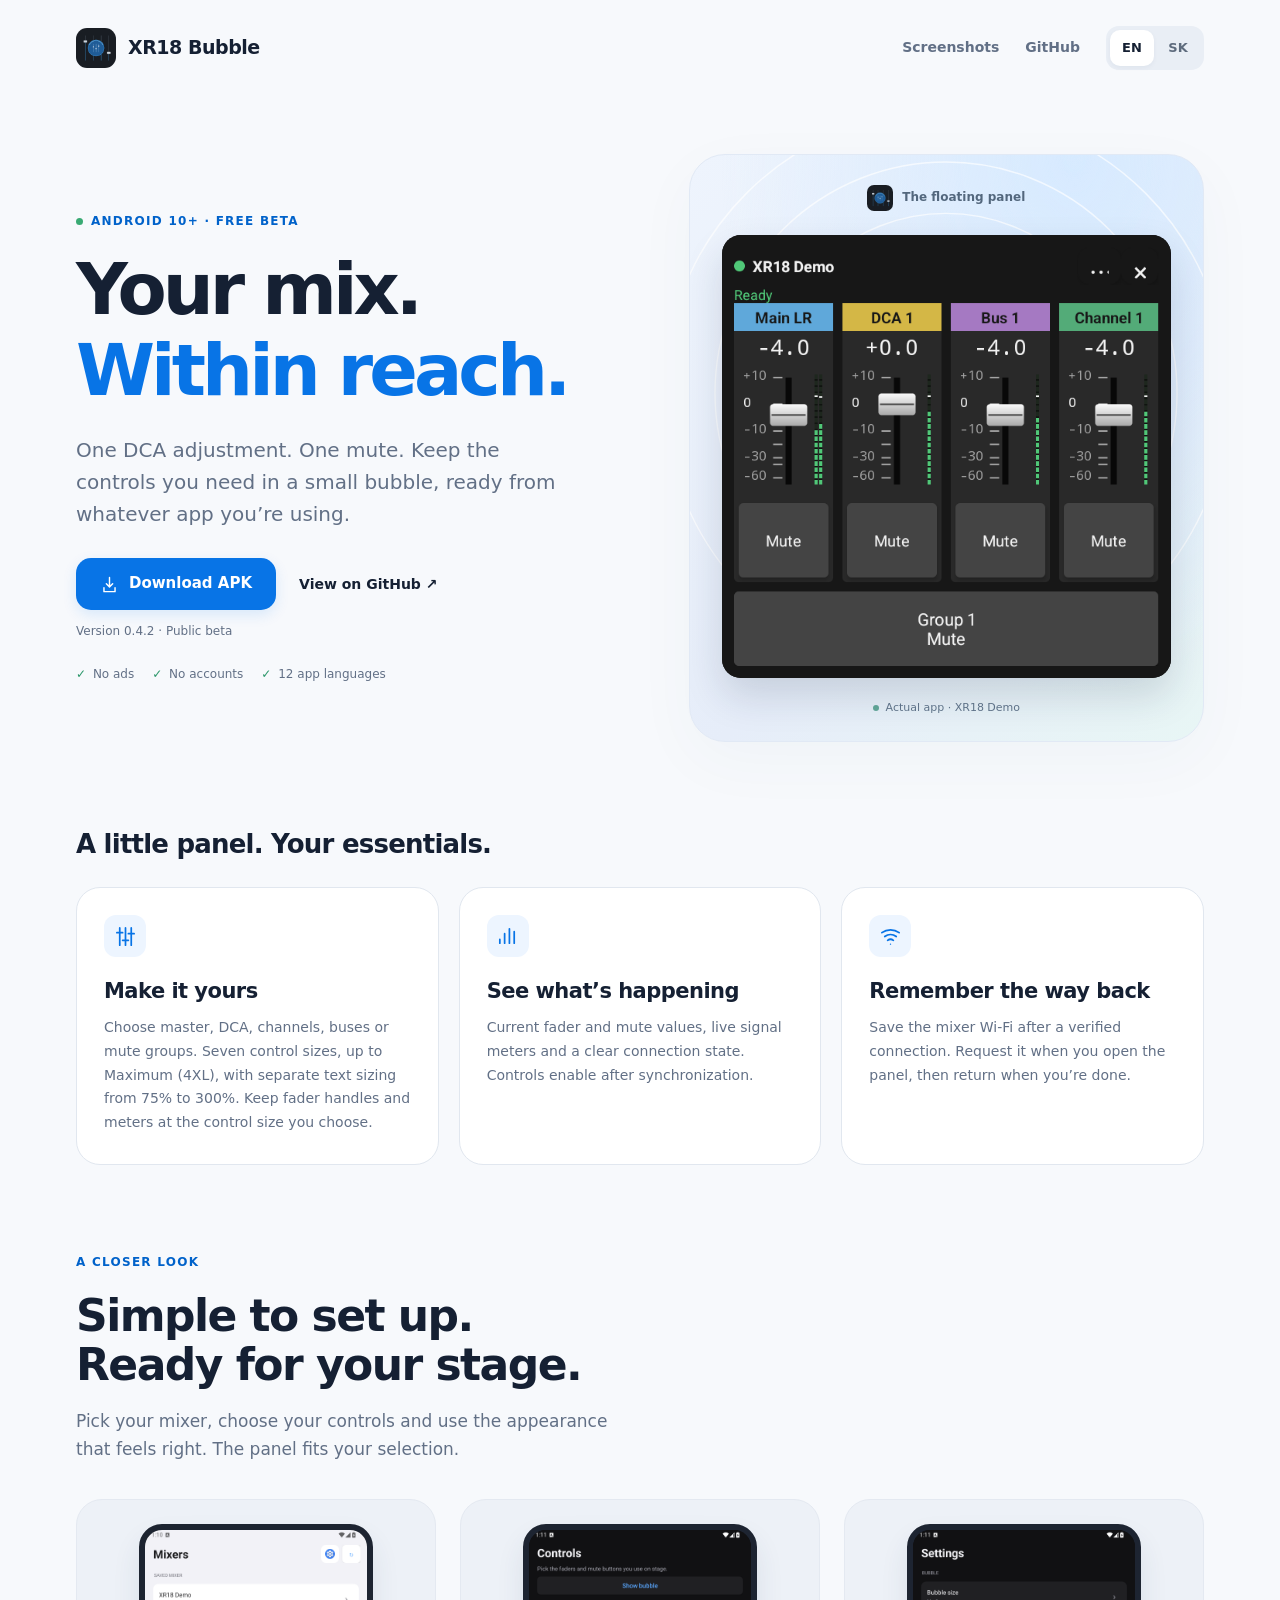
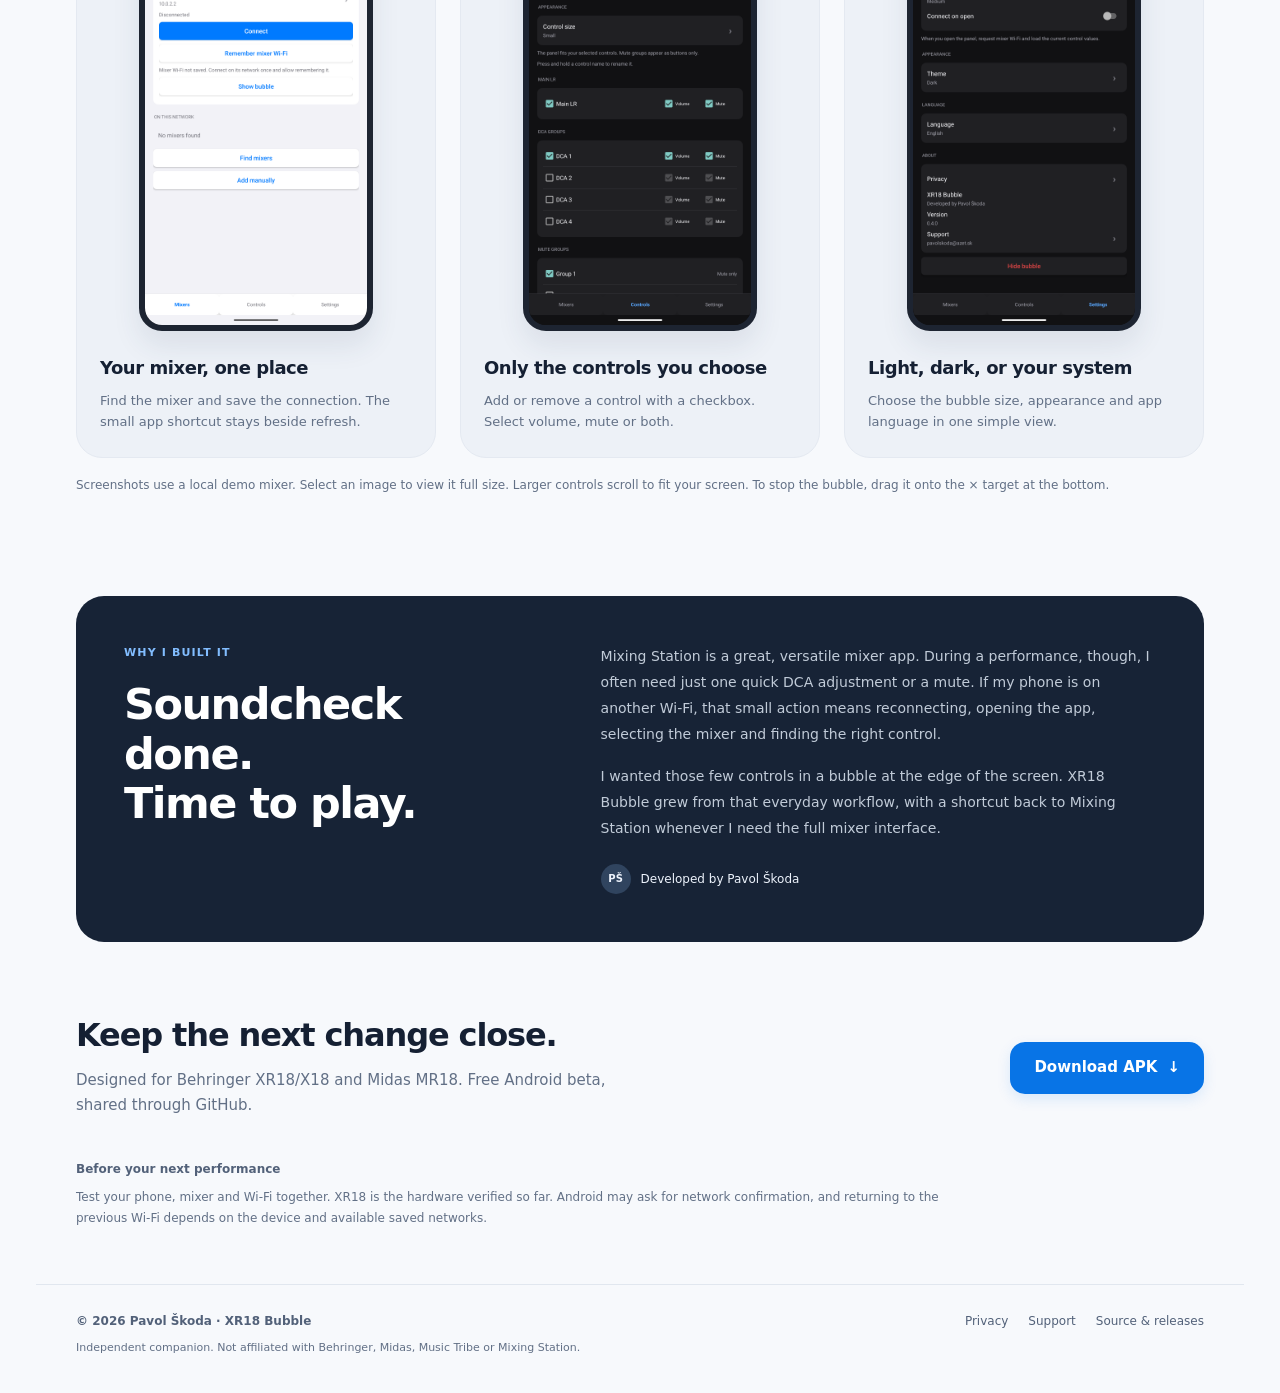
==== commit b5c3eff6: "Add independent text size for floating mixer controls" ====
--- a/site/index.html
+++ b/site/index.html
@@ -31,8 +31,8 @@
       <p class="eyebrow"><span class="status-dot" aria-hidden="true"></span>Android 10+ · Free beta</p>
       <h1>Your mix.<br><span>Within reach.</span></h1>
       <p class="lead">One DCA adjustment. One mute. Keep the controls you need in a small bubble, ready from whatever app you’re using.</p>
-      <div class="hero-actions"><a class="button" href="https://github.com/palkoskoda/xr18-bubble/releases/download/v0.4.1-beta/xr18-bubble-0.4.1.apk"><svg viewBox="0 0 24 24" aria-hidden="true"><path d="M12 3v12m-4-4 4 4 4-4M5 16v5h14v-5"/></svg>Download APK</a><a class="text-link" href="https://github.com/palkoskoda/xr18-bubble">View on GitHub <span aria-hidden="true">↗</span></a></div>
-      <p class="download-note">Version 0.4.1 · Public beta</p>
+      <div class="hero-actions"><a class="button" href="https://github.com/palkoskoda/xr18-bubble/releases/download/v0.4.2-beta/xr18-bubble-0.4.2.apk"><svg viewBox="0 0 24 24" aria-hidden="true"><path d="M12 3v12m-4-4 4 4 4-4M5 16v5h14v-5"/></svg>Download APK</a><a class="text-link" href="https://github.com/palkoskoda/xr18-bubble">View on GitHub <span aria-hidden="true">↗</span></a></div>
+      <p class="download-note">Version 0.4.2 · Public beta</p>
       <ul class="trust-list"><li><span aria-hidden="true">✓</span> No ads</li><li><span aria-hidden="true">✓</span> No accounts</li><li><span aria-hidden="true">✓</span> 12 app languages</li></ul>
     </div>
     <figure class="hero-scene">
@@ -44,7 +44,7 @@
   </section>
   <section class="features shell" aria-labelledby="features-title">
     <h2 id="features-title">A little panel. Your essentials.</h2>
-    <div class="feature-grid"><article class="feature-card"><span class="feature-icon"><svg viewBox="0 0 24 24" aria-hidden="true"><path d="M6 3v18M18 3v18M12 3v18M3 8h6m0 8h6m0-7h6"/></svg></span><h3>Make it yours</h3><p>Choose master, DCA, channels, buses or mute groups. Seven control sizes, up to Maximum (4XL), enlarge the text, faders, meters and mute buttons.</p></article>
+    <div class="feature-grid"><article class="feature-card"><span class="feature-icon"><svg viewBox="0 0 24 24" aria-hidden="true"><path d="M6 3v18M18 3v18M12 3v18M3 8h6m0 8h6m0-7h6"/></svg></span><h3>Make it yours</h3><p>Choose master, DCA, channels, buses or mute groups. Seven control sizes, up to Maximum (4XL), with separate text sizing from 75% to 300%. Keep fader handles and meters at the control size you choose.</p></article>
 <article class="feature-card"><span class="feature-icon"><svg viewBox="0 0 24 24" aria-hidden="true"><path d="M4 19v-4m5 4V9m5 10V4m5 15V7"/></svg></span><h3>See what’s happening</h3><p>Current fader and mute values, live signal meters and a clear connection state. Controls enable after synchronization.</p></article>
 <article class="feature-card"><span class="feature-icon"><svg viewBox="0 0 24 24" aria-hidden="true"><path d="M3 8a15 15 0 0 1 18 0M6 12a10 10 0 0 1 12 0m-9 4a5 5 0 0 1 6 0"/><circle cx="12" cy="20" r=".7" fill="currentColor" stroke="none"/></svg></span><h3>Remember the way back</h3><p>Save the mixer Wi-Fi after a verified connection. Request it when you open the panel, then return when you’re done.</p></article></div>
   </section>
@@ -59,7 +59,7 @@
     <div class="story-card"><div><p class="eyebrow">Why I built it</p><h2 id="story-title">Soundcheck done.<br>Time to play.</h2></div><div class="story-copy"><p>Mixing Station is a great, versatile mixer app. During a performance, though, I often need just one quick DCA adjustment or a mute. If my phone is on another Wi-Fi, that small action means reconnecting, opening the app, selecting the mixer and finding the right control.</p><p>I wanted those few controls in a bubble at the edge of the screen. XR18 Bubble grew from that everyday workflow, with a shortcut back to Mixing Station whenever I need the full mixer interface.</p><p class="author"><span aria-hidden="true">PŠ</span>Developed by Pavol Škoda</p></div></div>
   </section>
   <section class="download-section shell" aria-labelledby="download-title">
-    <div><h2 id="download-title">Keep the next change close.</h2><p>Designed for Behringer XR18/X18 and Midas MR18. Free Android beta, shared through GitHub.</p></div><a class="button" href="https://github.com/palkoskoda/xr18-bubble/releases/download/v0.4.1-beta/xr18-bubble-0.4.1.apk">Download APK <span aria-hidden="true">↓</span></a>
+    <div><h2 id="download-title">Keep the next change close.</h2><p>Designed for Behringer XR18/X18 and Midas MR18. Free Android beta, shared through GitHub.</p></div><a class="button" href="https://github.com/palkoskoda/xr18-bubble/releases/download/v0.4.2-beta/xr18-bubble-0.4.2.apk">Download APK <span aria-hidden="true">↓</span></a>
   </section>
   <aside class="compatibility shell"><strong>Before your next performance</strong><p>Test your phone, mixer and Wi-Fi together. XR18 is the hardware verified so far. Android may ask for network confirmation, and returning to the previous Wi-Fi depends on the device and available saved networks.</p></aside>
 </main>
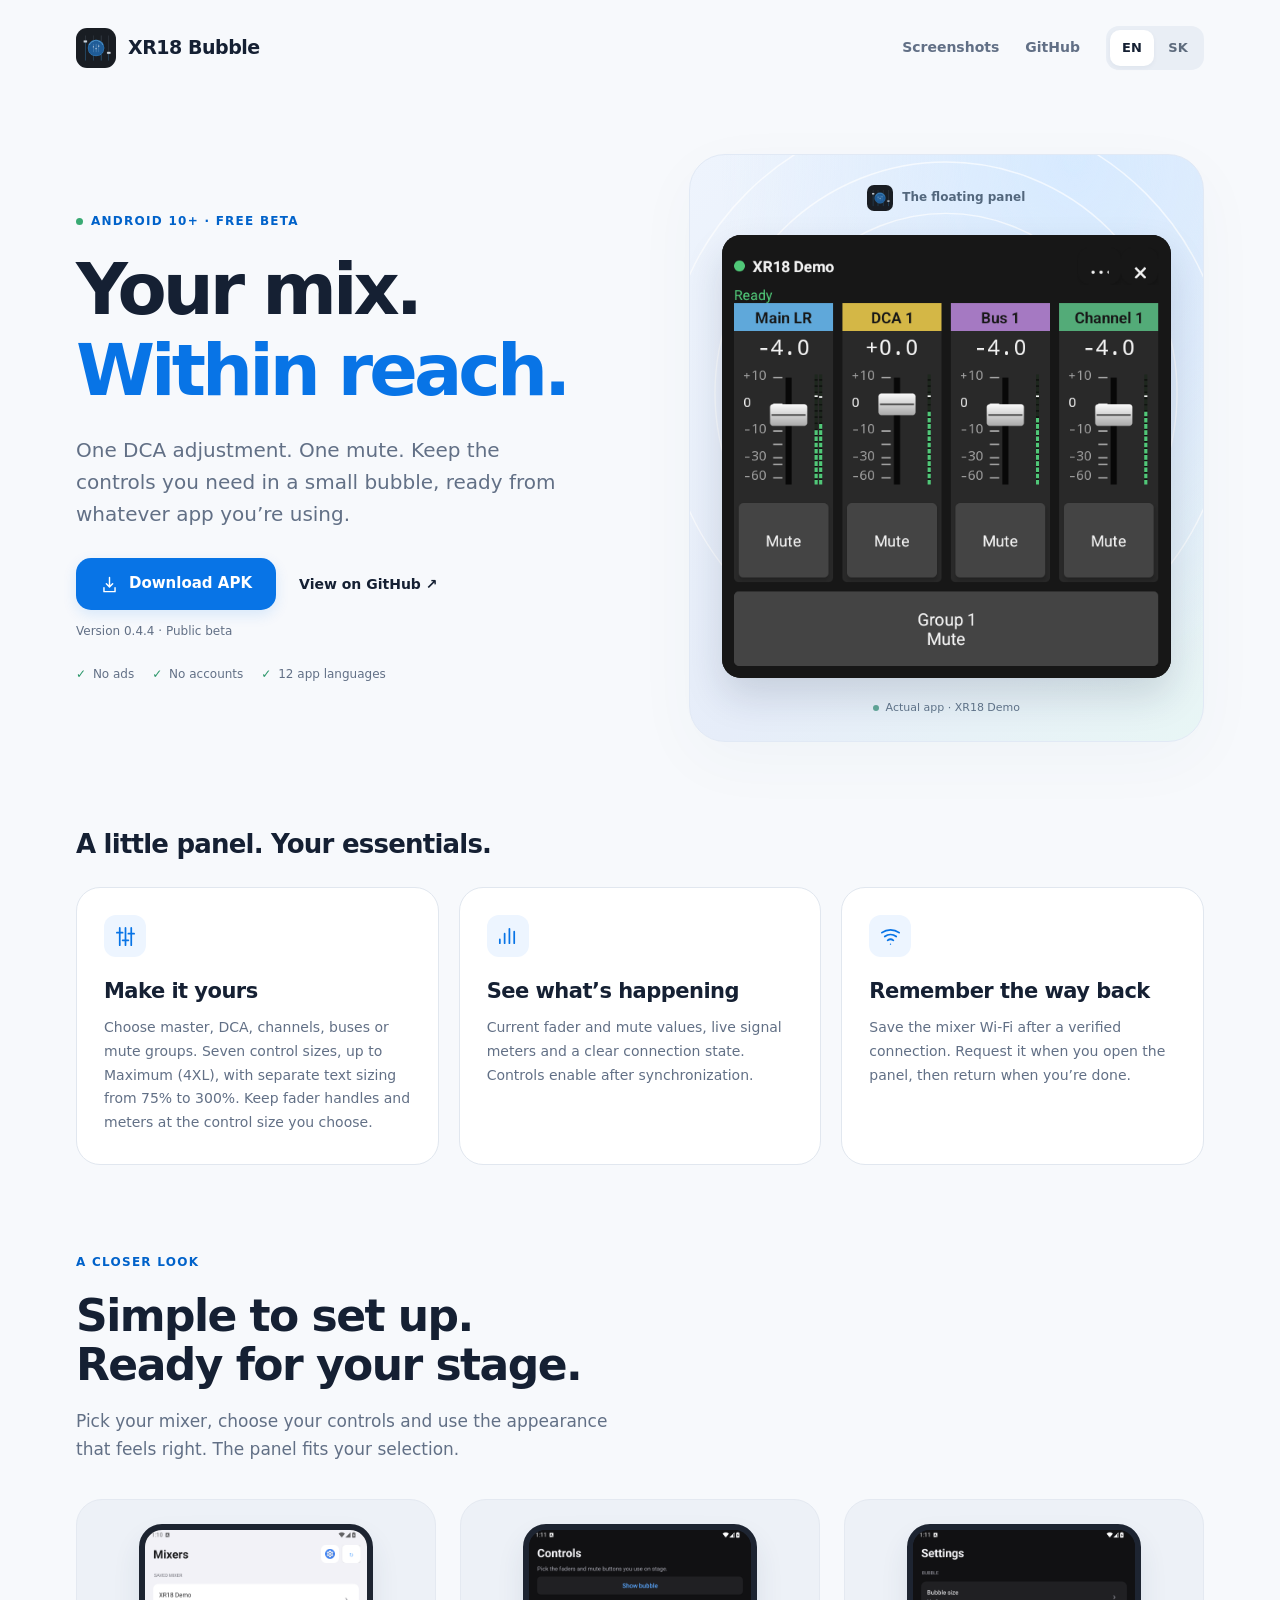
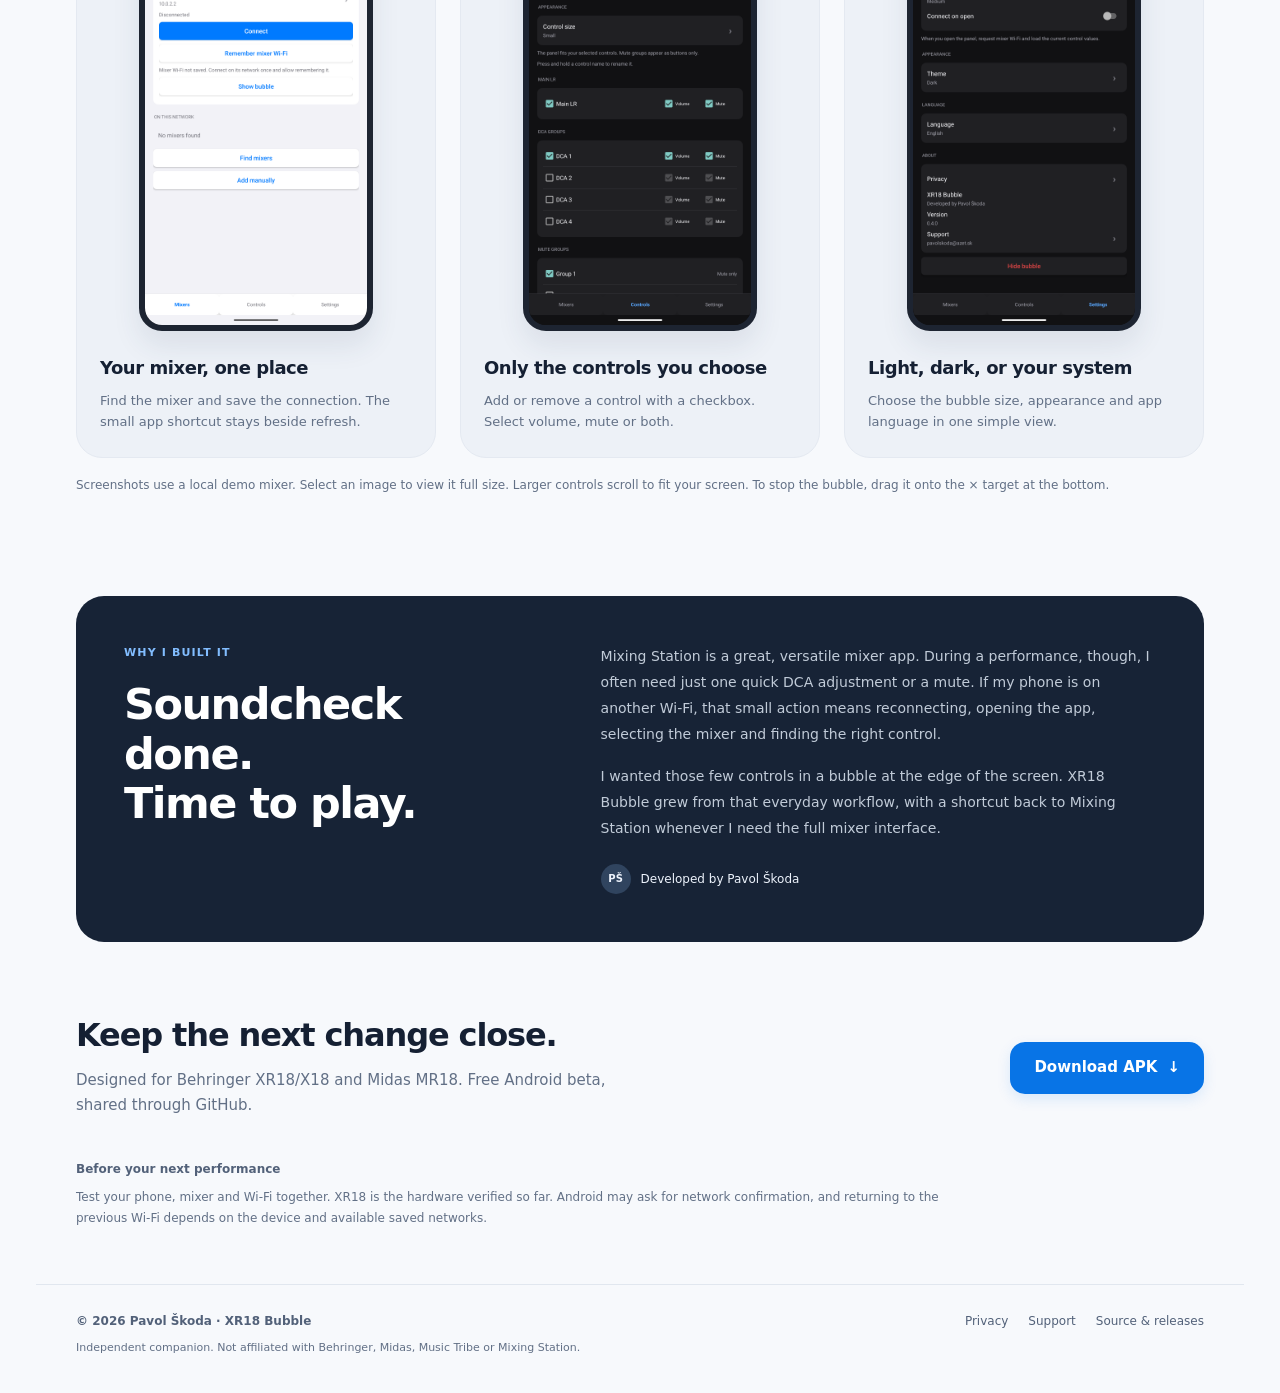
==== commit e1145ee2: "Publish 0.4.4 XR18 V2 fix and update download links" ====
--- a/site/index.html
+++ b/site/index.html
@@ -31,8 +31,8 @@
       <p class="eyebrow"><span class="status-dot" aria-hidden="true"></span>Android 10+ · Free beta</p>
       <h1>Your mix.<br><span>Within reach.</span></h1>
       <p class="lead">One DCA adjustment. One mute. Keep the controls you need in a small bubble, ready from whatever app you’re using.</p>
-      <div class="hero-actions"><a class="button" href="https://github.com/palkoskoda/xr18-bubble/releases/download/v0.4.2-beta/xr18-bubble-0.4.2.apk"><svg viewBox="0 0 24 24" aria-hidden="true"><path d="M12 3v12m-4-4 4 4 4-4M5 16v5h14v-5"/></svg>Download APK</a><a class="text-link" href="https://github.com/palkoskoda/xr18-bubble">View on GitHub <span aria-hidden="true">↗</span></a></div>
-      <p class="download-note">Version 0.4.2 · Public beta</p>
+      <div class="hero-actions"><a class="button" href="https://github.com/palkoskoda/xr18-bubble/releases/download/v0.4.4-beta/xr18-bubble-0.4.4.apk"><svg viewBox="0 0 24 24" aria-hidden="true"><path d="M12 3v12m-4-4 4 4 4-4M5 16v5h14v-5"/></svg>Download APK</a><a class="text-link" href="https://github.com/palkoskoda/xr18-bubble">View on GitHub <span aria-hidden="true">↗</span></a></div>
+      <p class="download-note">Version 0.4.4 · Public beta</p>
       <ul class="trust-list"><li><span aria-hidden="true">✓</span> No ads</li><li><span aria-hidden="true">✓</span> No accounts</li><li><span aria-hidden="true">✓</span> 12 app languages</li></ul>
     </div>
     <figure class="hero-scene">
@@ -59,7 +59,7 @@
     <div class="story-card"><div><p class="eyebrow">Why I built it</p><h2 id="story-title">Soundcheck done.<br>Time to play.</h2></div><div class="story-copy"><p>Mixing Station is a great, versatile mixer app. During a performance, though, I often need just one quick DCA adjustment or a mute. If my phone is on another Wi-Fi, that small action means reconnecting, opening the app, selecting the mixer and finding the right control.</p><p>I wanted those few controls in a bubble at the edge of the screen. XR18 Bubble grew from that everyday workflow, with a shortcut back to Mixing Station whenever I need the full mixer interface.</p><p class="author"><span aria-hidden="true">PŠ</span>Developed by Pavol Škoda</p></div></div>
   </section>
   <section class="download-section shell" aria-labelledby="download-title">
-    <div><h2 id="download-title">Keep the next change close.</h2><p>Designed for Behringer XR18/X18 and Midas MR18. Free Android beta, shared through GitHub.</p></div><a class="button" href="https://github.com/palkoskoda/xr18-bubble/releases/download/v0.4.2-beta/xr18-bubble-0.4.2.apk">Download APK <span aria-hidden="true">↓</span></a>
+    <div><h2 id="download-title">Keep the next change close.</h2><p>Designed for Behringer XR18/X18 and Midas MR18. Free Android beta, shared through GitHub.</p></div><a class="button" href="https://github.com/palkoskoda/xr18-bubble/releases/download/v0.4.4-beta/xr18-bubble-0.4.4.apk">Download APK <span aria-hidden="true">↓</span></a>
   </section>
   <aside class="compatibility shell"><strong>Before your next performance</strong><p>Test your phone, mixer and Wi-Fi together. XR18 is the hardware verified so far. Android may ask for network confirmation, and returning to the previous Wi-Fi depends on the device and available saved networks.</p></aside>
 </main>
